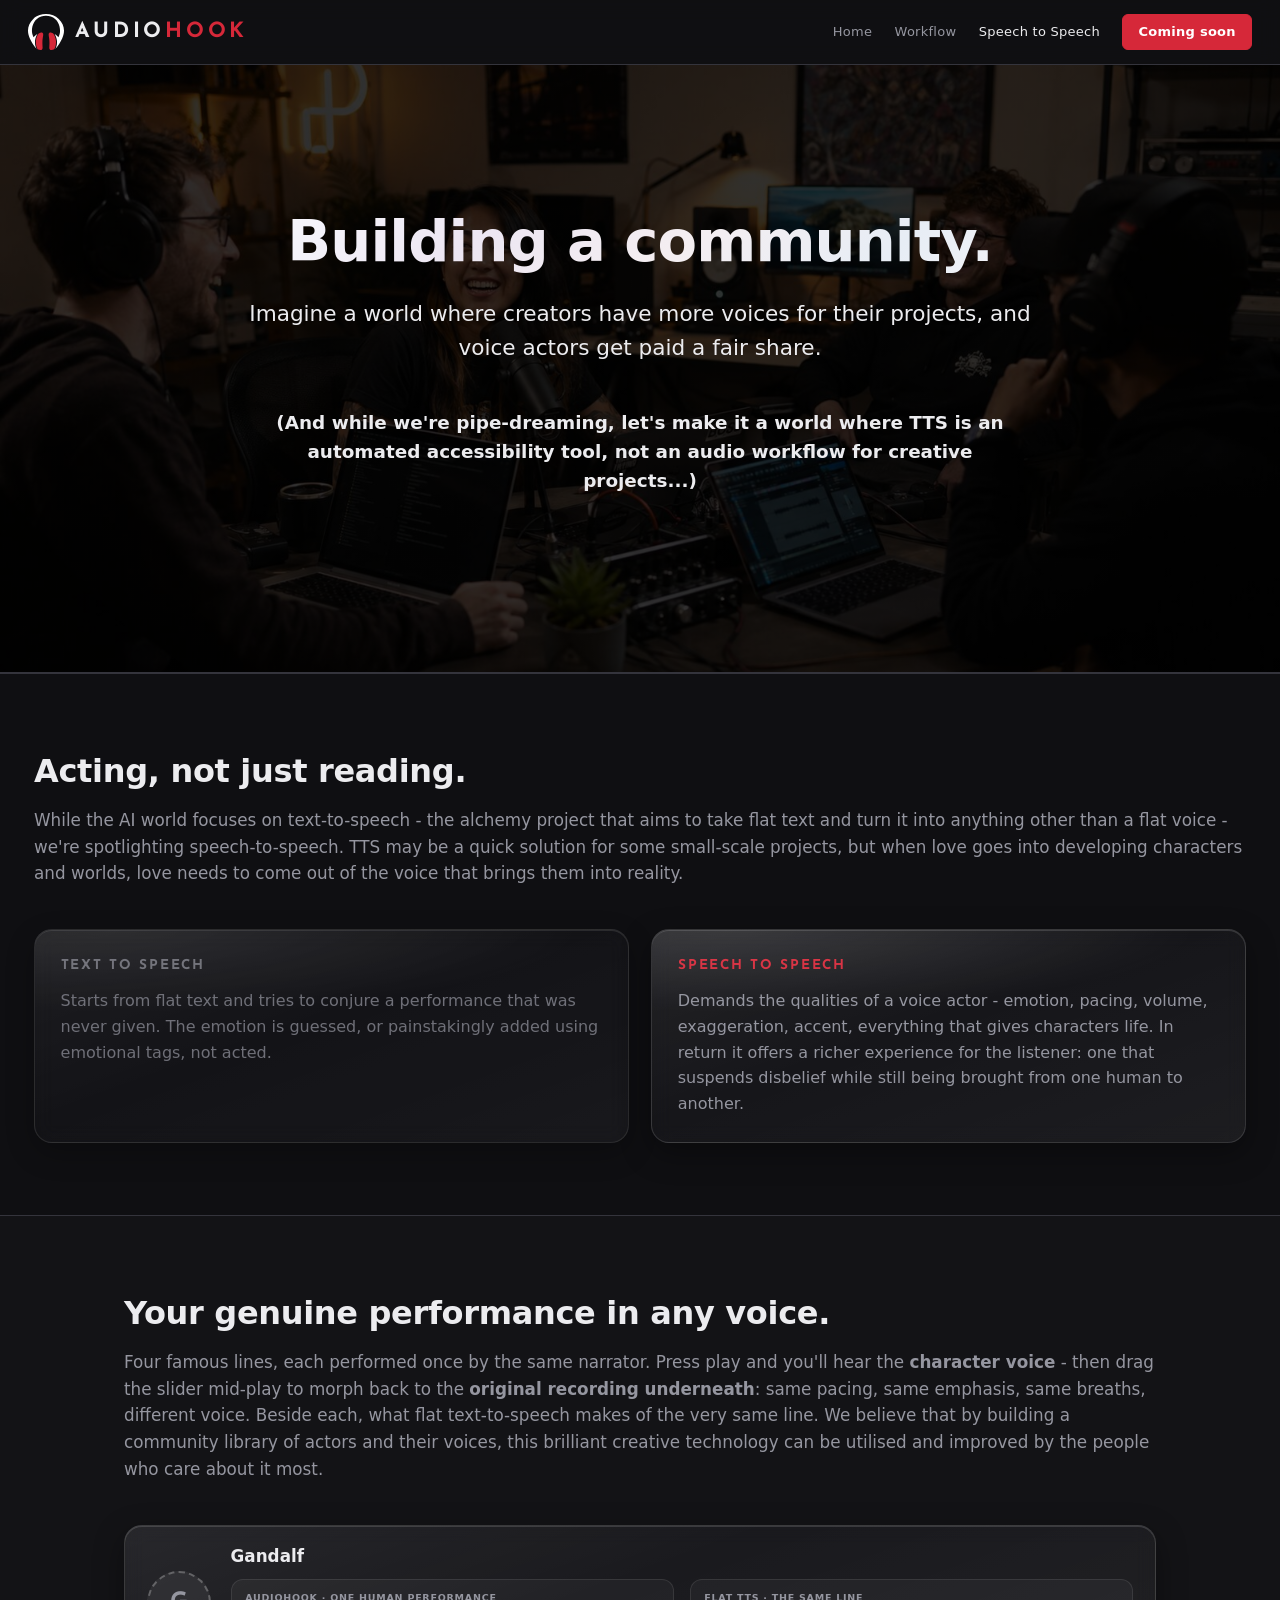
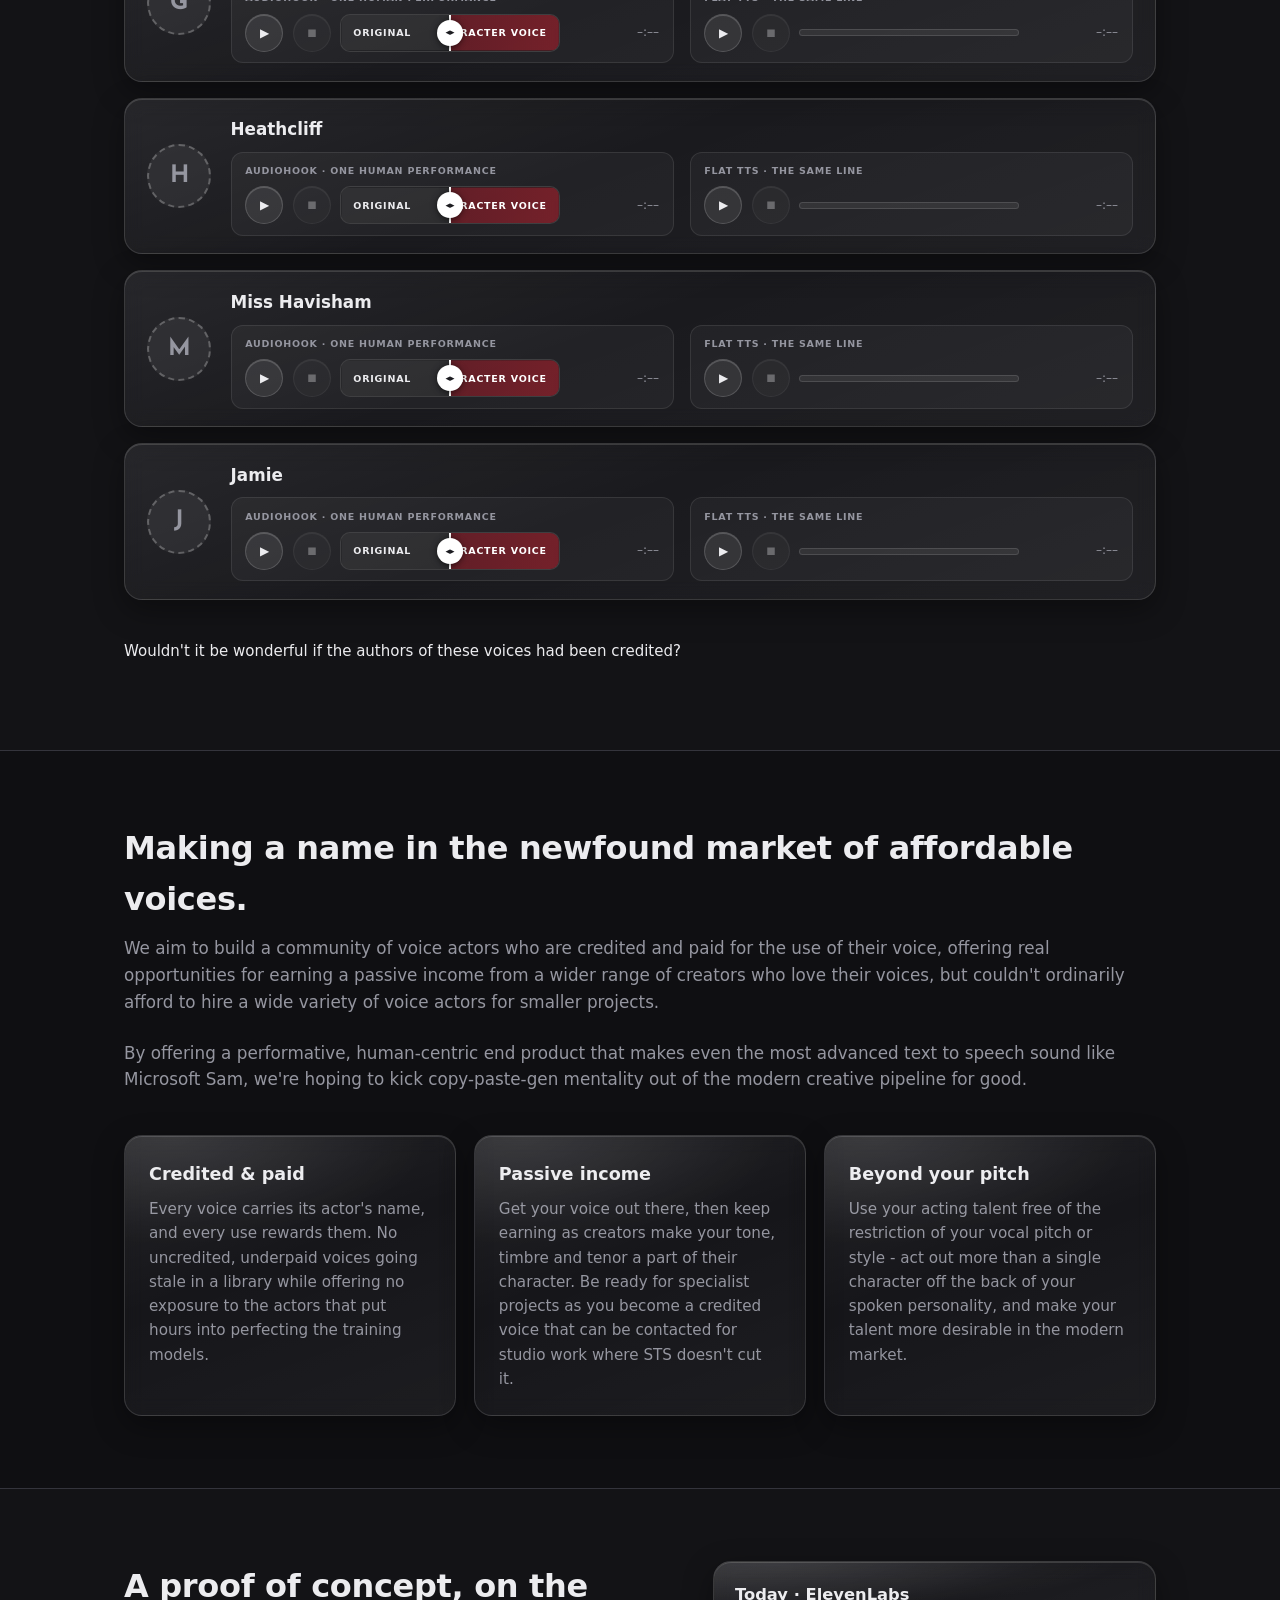
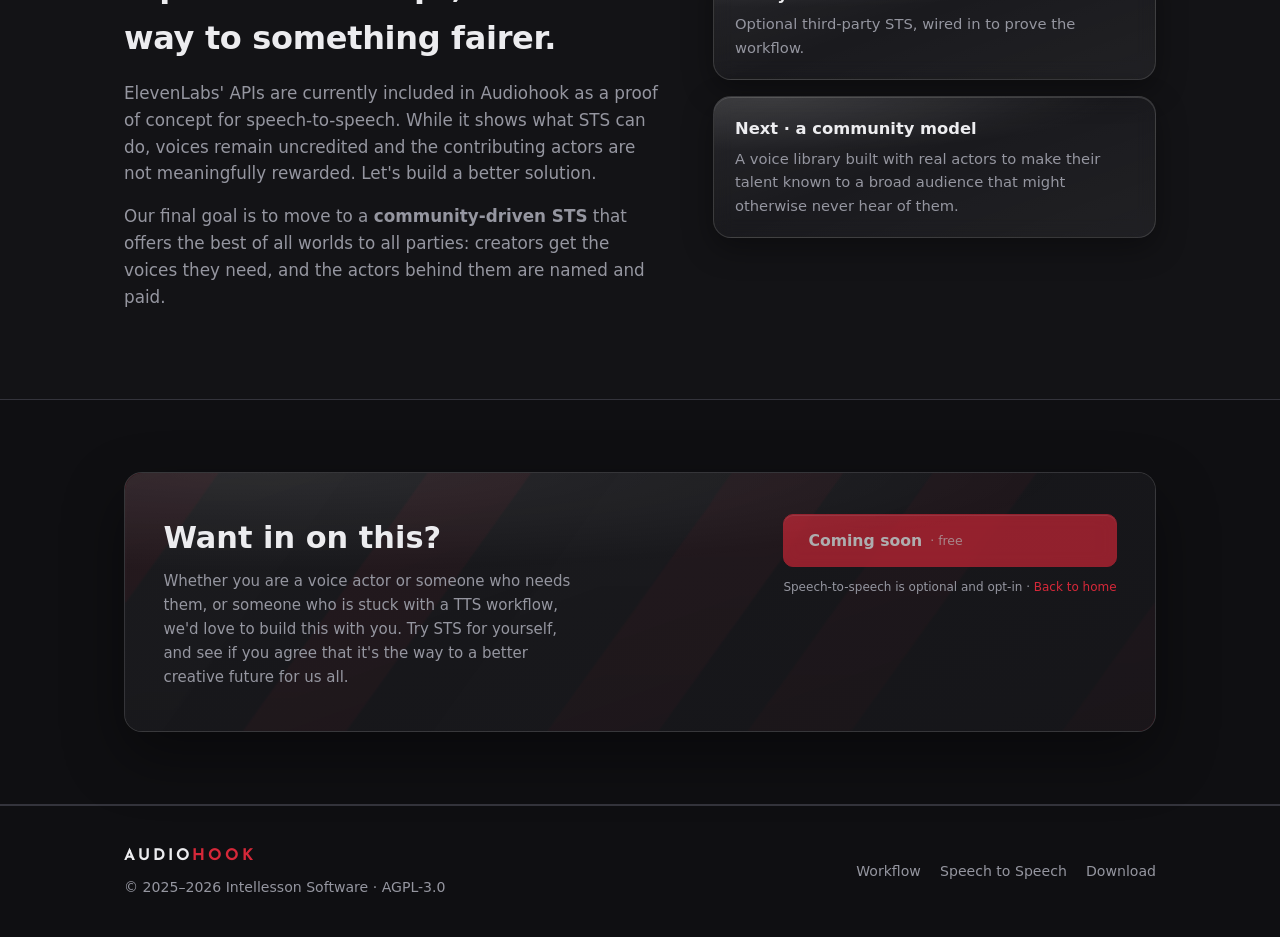
==== speech-to-speech.html @ 6aa18b52 "STS demo: image-compare style morph divider, equal-weight TTS half, ACX-levelled TTS, quotes removed" ====
<!DOCTYPE html>
<html lang="en">
<head>
  <meta charset="UTF-8">
  <meta name="viewport" content="width=device-width, initial-scale=1.0">
  <title>Speech to Speech — Audiohook</title>
  <meta name="description" content="A world where creators have more voices for their projects, and voice actors get paid a fair share. Audiohook is building a community around speech-to-speech: real acting, fairly credited and rewarded.">
  <meta property="og:title" content="Speech to Speech — Audiohook">
  <meta property="og:description" content="Building a community of voice actors who are credited and paid for the use of their voice.">
  <meta property="og:type" content="website">
  <link rel="icon" type="image/x-icon" href="assets/favicon/favicon.ico">
  <link rel="icon" type="image/png" sizes="32x32" href="assets/favicon/favicon-32x32.png">
  <link rel="icon" type="image/png" sizes="16x16" href="assets/favicon/favicon-16x16.png">
  <link rel="apple-touch-icon" sizes="180x180" href="assets/favicon/apple-touch-icon.png">
  <link rel="stylesheet" href="styles.css">
</head>
<body>

  <!-- top bar: injected by header.js (single source of truth for all pages) -->
  <script src="header.js"></script>

  <a id="top"></a>

  <!-- hero -->
  <section class="hero sts-photo-hero">
    <div class="wrap">
      <div class="sts-hero">
        <h1>Building a community.</h1>
        <p class="hero-lede">Imagine a world where creators have more voices for their projects, and voice actors get paid a fair share.</p>
        <br>
        <p class="hero-sub">(And while we're pipe-dreaming, let's make it a world where TTS is an automated accessibility tool, not an audio workflow for creative projects...)</p>
      </div>
    </div>
  </section>

  <!-- TTS vs STS -->
  <section class="section" id="why-sts">
    <div class="wrap">
      <div class="section-head">
        <h2>Acting, not just reading.</h2>
        <p>While the AI world focuses on text-to-speech - the alchemy project that aims to take flat text and turn it into anything other than a flat voice - we're spotlighting speech-to-speech. TTS may be a quick solution for some small-scale projects, but when love goes into developing characters and worlds, love needs to come out of the voice that brings them into reality.</p>
      </div>
      <div class="compare">
        <div class="compare-col dim">
          <div class="compare-tag">Text to Speech</div>
          <p>Starts from flat text and tries to conjure a performance that was never given. The emotion is guessed, or painstakingly added using emotional tags, not acted.</p>
        </div>
        <div class="compare-col">
          <div class="compare-tag accent">Speech to Speech</div>
          <p>Demands the qualities of a voice actor - emotion, pacing, volume, exaggeration, accent, everything that gives characters life. In return it offers a richer experience for the listener: one that suspends disbelief while still being brought from one human to another.</p>
        </div>
      </div>
    </div>
  </section>

  <!-- hear the potential -->
  <section class="section" id="sts-demo">
    <div class="wrap">
      <div class="section-head">
        <h2>Your genuine performance in any voice.</h2>
        <p>Four famous lines, each performed once by the same narrator. Press play and you'll hear the <b>character voice</b> - then drag the slider mid-play to morph back to the <b>original recording underneath</b>: same pacing, same emphasis, same breaths, different voice. Beside each, what flat text-to-speech makes of the very same line. We believe that by building a community library of actors and their voices, this brilliant creative technology can be utilised and improved by the people who care about it most.</p>
      </div>

      <div class="sts-cards">
        <div class="sts-card" data-orig="assets/audioclips/sts/gandalf-orig.mp3" data-sts="assets/audioclips/sts/gandalf-sts.mp3" data-tts="assets/audioclips/sts/gandalf-tts.mp3">
          <div class="sts-avatar" aria-hidden="true">G</div>
          <div class="sts-body">
            <div class="sts-name">Gandalf</div>
            <div class="sts-duel">
              <div class="sts-half">
                <div class="sts-half-label">Audiohook · one human performance</div>
                <div class="sts-morph">
                  <button class="sp-play" aria-label="Play the Gandalf performance comparison">▶</button>
                  <button class="sp-stop" aria-label="Stop" disabled>⏹</button>
                  <div class="cmpr" style="--x:50%">
                    <div class="cmpr-pane cmpr-orig"><span>original</span></div>
                    <div class="cmpr-pane cmpr-char"><span>character voice</span></div>
                    <div class="cmpr-line" aria-hidden="true"><span class="cmpr-grip">◂▸</span></div>
                    <input type="range" class="sp-mix" min="0" max="100" value="50" aria-label="Compare: drag between the original recording (left) and the character voice (right)">
                  </div>
                  <span class="sp-time">–:––</span>
                </div>
              </div>
              <div class="sts-half">
                <div class="sts-half-label">Flat TTS · the same line</div>
                <div class="sts-ttsrow">
                  <button class="tp-play" aria-label="Play the TTS version">▶</button>
                  <button class="tp-stop" aria-label="Stop TTS" disabled>⏹</button>
                  <div class="tp-track"><div class="tp-fill"></div></div>
                  <span class="tp-time">–:––</span>
                </div>
              </div>
            </div>
          </div>
        </div>

        <div class="sts-card" data-orig="assets/audioclips/sts/heathcliff-orig.mp3" data-sts="assets/audioclips/sts/heathcliff-sts.mp3" data-tts="assets/audioclips/sts/heathcliff-tts.mp3">
          <div class="sts-avatar" aria-hidden="true">H</div>
          <div class="sts-body">
            <div class="sts-name">Heathcliff</div>
            <div class="sts-duel">
              <div class="sts-half">
                <div class="sts-half-label">Audiohook · one human performance</div>
                <div class="sts-morph">
                  <button class="sp-play" aria-label="Play the Heathcliff performance comparison">▶</button>
                  <button class="sp-stop" aria-label="Stop" disabled>⏹</button>
                  <div class="cmpr" style="--x:50%">
                    <div class="cmpr-pane cmpr-orig"><span>original</span></div>
                    <div class="cmpr-pane cmpr-char"><span>character voice</span></div>
                    <div class="cmpr-line" aria-hidden="true"><span class="cmpr-grip">◂▸</span></div>
                    <input type="range" class="sp-mix" min="0" max="100" value="50" aria-label="Compare: drag between the original recording (left) and the character voice (right)">
                  </div>
                  <span class="sp-time">–:––</span>
                </div>
              </div>
              <div class="sts-half">
                <div class="sts-half-label">Flat TTS · the same line</div>
                <div class="sts-ttsrow">
                  <button class="tp-play" aria-label="Play the TTS version">▶</button>
                  <button class="tp-stop" aria-label="Stop TTS" disabled>⏹</button>
                  <div class="tp-track"><div class="tp-fill"></div></div>
                  <span class="tp-time">–:––</span>
                </div>
              </div>
            </div>
          </div>
        </div>

        <div class="sts-card" data-orig="assets/audioclips/sts/havisham-orig.mp3" data-sts="assets/audioclips/sts/havisham-sts.mp3" data-tts="assets/audioclips/sts/havisham-tts.mp3">
          <div class="sts-avatar" aria-hidden="true">M</div>
          <div class="sts-body">
            <div class="sts-name">Miss Havisham</div>
            <div class="sts-duel">
              <div class="sts-half">
                <div class="sts-half-label">Audiohook · one human performance</div>
                <div class="sts-morph">
                  <button class="sp-play" aria-label="Play the Miss Havisham performance comparison">▶</button>
                  <button class="sp-stop" aria-label="Stop" disabled>⏹</button>
                  <div class="cmpr" style="--x:50%">
                    <div class="cmpr-pane cmpr-orig"><span>original</span></div>
                    <div class="cmpr-pane cmpr-char"><span>character voice</span></div>
                    <div class="cmpr-line" aria-hidden="true"><span class="cmpr-grip">◂▸</span></div>
                    <input type="range" class="sp-mix" min="0" max="100" value="50" aria-label="Compare: drag between the original recording (left) and the character voice (right)">
                  </div>
                  <span class="sp-time">–:––</span>
                </div>
              </div>
              <div class="sts-half">
                <div class="sts-half-label">Flat TTS · the same line</div>
                <div class="sts-ttsrow">
                  <button class="tp-play" aria-label="Play the TTS version">▶</button>
                  <button class="tp-stop" aria-label="Stop TTS" disabled>⏹</button>
                  <div class="tp-track"><div class="tp-fill"></div></div>
                  <span class="tp-time">–:––</span>
                </div>
              </div>
            </div>
          </div>
        </div>

        <div class="sts-card" data-orig="assets/audioclips/sts/jamie-orig.mp3" data-sts="assets/audioclips/sts/jamie-sts.mp3" data-tts="assets/audioclips/sts/jamie-tts.mp3">
          <div class="sts-avatar" aria-hidden="true">J</div>
          <div class="sts-body">
            <div class="sts-name">Jamie</div>
            <div class="sts-duel">
              <div class="sts-half">
                <div class="sts-half-label">Audiohook · one human performance</div>
                <div class="sts-morph">
                  <button class="sp-play" aria-label="Play the Jamie performance comparison">▶</button>
                  <button class="sp-stop" aria-label="Stop" disabled>⏹</button>
                  <div class="cmpr" style="--x:50%">
                    <div class="cmpr-pane cmpr-orig"><span>original</span></div>
                    <div class="cmpr-pane cmpr-char"><span>character voice</span></div>
                    <div class="cmpr-line" aria-hidden="true"><span class="cmpr-grip">◂▸</span></div>
                    <input type="range" class="sp-mix" min="0" max="100" value="50" aria-label="Compare: drag between the original recording (left) and the character voice (right)">
                  </div>
                  <span class="sp-time">–:––</span>
                </div>
              </div>
              <div class="sts-half">
                <div class="sts-half-label">Flat TTS · the same line</div>
                <div class="sts-ttsrow">
                  <button class="tp-play" aria-label="Play the TTS version">▶</button>
                  <button class="tp-stop" aria-label="Stop TTS" disabled>⏹</button>
                  <div class="tp-track"><div class="tp-fill"></div></div>
                  <span class="tp-time">–:––</span>
                </div>
              </div>
            </div>
          </div>
        </div>
      </div>
      <br>
      <p>Wouldn't it be wonderful if the authors of these voices had been credited?</p>
    </div>
  </section>

  <!-- for voice actors -->
  <section class="section" id="for-actors">
    <div class="wrap">
      <div class="section-head">
        <h2>Making a name in the newfound market of affordable voices.</h2>
        <p>We aim to build a community of voice actors who are credited and paid for the use of their voice, offering real opportunities for earning a passive income from a wider range of creators who love their voices, but couldn't ordinarily afford to hire a wide variety of voice actors for smaller projects.</p>
        <br>
        <p>By offering a performative, human-centric end product that makes even the most advanced text to speech sound like Microsoft Sam, we're hoping to kick copy-paste-gen mentality out of the modern creative pipeline for good.</p>
      </div>
      <div class="grid">
        <div class="card">
          <h3>Credited &amp; paid</h3>
          <p>Every voice carries its actor's name, and every use rewards them. No uncredited, underpaid voices going stale in a library while offering no exposure to the actors that put hours into perfecting the training models.</p>
        </div>
        <div class="card">
          <h3>Passive income</h3>
          <p>Get your voice out there, then keep earning as creators make your tone, timbre and tenor a part of their character. Be ready for specialist projects as you become a credited voice that can be contacted for studio work where STS doesn't cut it.</p>
        </div>
        <div class="card">
          <h3>Beyond your pitch</h3>
          <p>Use your acting talent free of the restriction of your vocal pitch or style - act out more than a single character off the back of your spoken personality, and make your talent more desirable in the modern market.</p>
        </div>
      </div>
    </div>
  </section>

  <!-- where we are now -->
  <section class="section" id="today">
    <div class="wrap">
      <div class="os-grid">
        <div class="os-story">
          <h2>A proof of concept, on the way to something fairer.</h2>
          <p>ElevenLabs' APIs are currently included in Audiohook as a proof of concept for speech-to-speech. While it shows what STS can do, voices remain uncredited and the contributing actors are not meaningfully rewarded. Let's build a better solution.</p>
          <p>Our final goal is to move to a <b>community-driven STS</b> that offers the best of all worlds to all parties: creators get the voices they need, and the actors behind them are named and paid.</p>
        </div>
        <div class="os-why">
          <div class="os-reason">
            <div>
              <h3>Today · ElevenLabs</h3>
              <p>Optional third-party STS, wired in to prove the workflow.</p>
            </div>
          </div>
          <div class="os-reason">
            <div>
              <h3>Next · a community model</h3>
              <p>A voice library built with real actors to make their talent known to a broad audience that might otherwise never hear of them.</p>
            </div>
          </div>
        </div>
      </div>
    </div>
  </section>

  <!-- CTA -->
  <section class="section" id="join">
    <div class="wrap">
      <div class="download-panel">
        <div class="download-top">
          <div>
            <h2>Want in on this?</h2>
            <p>Whether you are a voice actor or someone who needs them, or someone who is stuck with a TTS workflow, we'd love to build this with you. Try STS for yourself, and see if you agree that it's the way to a better creative future for us all.</p>
          </div>
          <div class="dl-actions">
            <span class="btn primary soon">Coming soon <span class="sz">· free</span></span>
            <div class="dl-meta">Speech-to-speech is optional and opt-in · <a href="index.html">Back to home</a></div>
          </div>
        </div>
      </div>
    </div>
  </section>

  <!-- footer -->
  <footer class="footer">
    <div class="wrap footer-row">
      <div>
        <a class="logo" href="index.html" style="font-size:16px;">
          <span><span class="lg-audio">AUDIO</span><span class="lg-hook">HOOK</span></span>
        </a>
        <div style="margin-top:0.4rem;">&copy; 2025–2026 Intellesson Software · AGPL-3.0</div>
      </div>
      <div class="foot-links">
        <a href="workflow.html">Workflow</a>
        <a href="speech-to-speech.html">Speech to Speech</a>
        <a href="index.html#download">Download</a>
      </div>
    </div>
  </footer>

  <script src="sts-player.js" defer></script>
</body>
</html>
---- styles.css ----
/* Audiohook - download site. Palette, wordmark and surfaces lifted from the app
   (studio/studio.css) so the site and program read as one product. */

@font-face {
  font-family: 'Josefin Sans';
  font-weight: 400; font-display: swap;
  src: url('assets/fonts/JosefinSans-400.woff2') format('woff2');
}
@font-face {
  font-family: 'Josefin Sans';
  font-weight: 600; font-display: swap;
  src: url('assets/fonts/JosefinSans-600.woff2') format('woff2');
}
@font-face {
  font-family: 'Josefin Sans';
  font-weight: 700; font-display: swap;
  src: url('assets/fonts/JosefinSans-700.woff2') format('woff2');
}

:root {
  --bg: #131316;
  --panel: #1b1b1f;
  --panel-2: #232328;
  --line: #34343c;
  --text: #ececef;
  --muted: #9596a0;
  --accent: #d62839;       /* stark red */
  --accent-2: #5fa777;     /* muted green */
  --danger: #ff5470;
  --dialogue: #d49aa2;
  --pearl: linear-gradient(135deg, #fafbff 0%, #ece6f2 30%, #f4eef1 55%, #e7edf5 80%, #f6f4f8 100%);
  --ink: #1a1a1f;
  --radius: 8px;

  --scrollbar-size: 10px;
  --scrollbar-track: transparent;
  --scrollbar-thumb: #3a3a44;
  --scrollbar-thumb-hover: #4c4c58;
}

* { box-sizing: border-box; }

/* -- standard app scrollbar -- */
* { scrollbar-width: thin; scrollbar-color: var(--scrollbar-thumb) var(--scrollbar-track); }
::-webkit-scrollbar { width: var(--scrollbar-size); height: var(--scrollbar-size); }
::-webkit-scrollbar-track { background: var(--scrollbar-track); }
::-webkit-scrollbar-thumb {
  background: var(--scrollbar-thumb); border-radius: 999px;
  border: 2px solid transparent; background-clip: padding-box;
}
::-webkit-scrollbar-thumb:hover { background: var(--scrollbar-thumb-hover); background-clip: padding-box; }

html { scroll-behavior: smooth; }
body {
  margin: 0;
  background: var(--bg);
  color: var(--text);
  font-family: 'Segoe UI', system-ui, sans-serif;
  font-size: 15px;
  line-height: 1.6;
}
a { color: inherit; }
img { max-width: 100%; }

.wrap { width: 100%; max-width: 1080px; margin: 0 auto; padding: 0 1.5rem; }

/* -- top bar (mirrors the app's studio-bar) -- */
.bar {
  position: sticky; top: 0; z-index: 50;
  display: flex; align-items: center; justify-content: space-between;
  gap: 1rem; padding: 0.9rem 1.75rem;
  background: rgba(15, 15, 18, 0.82);
  backdrop-filter: blur(10px);
  border-bottom: 1px solid var(--line);
}
.logo {
  display: inline-flex; align-items: center; gap: 0.55em;
  font-family: 'Josefin Sans', 'Segoe UI', system-ui, sans-serif;
  font-weight: 700; letter-spacing: 0.18em; font-size: 21px; text-decoration: none;
}
.logo .brand-mark { height: 1.7em; width: auto; display: block; }
.logo .lg-audio { color: var(--text); }
.logo .lg-hook { color: var(--accent); }
.bar-nav { display: flex; align-items: center; gap: 1.4rem; }
.bar-nav a { color: var(--muted); text-decoration: none; font-size: 13px; letter-spacing: 0.02em; }
.bar-nav a:hover { color: var(--text); }
.bar-nav a[aria-current="page"] { color: var(--text); }
.bar-nav a.bar-download {
  color: #fff; background: var(--accent); border: 1px solid var(--accent);
  padding: 0.4rem 0.95rem; border-radius: 6px; font-weight: 600;
}
.bar-nav a.bar-download:hover { background: #b91f2e; border-color: #b91f2e; color: #fff; }
@media (max-width: 640px) { .bar-nav .nav-link { display: none; } }

/* -- hero -- */
.hero {
  position: relative; overflow: hidden;
  border-bottom: 1px solid var(--line);
}
/* Plain dark-grey gradient: a soft glow up where the headline sits, settling
   into the page background at the bottom so the section blends into the rest. */
.hero::before {
  content: ''; position: absolute; inset: 0; z-index: 0; pointer-events: none;
  background:
    radial-gradient(110% 120% at 28% 0%, #1a1a1e 0%, #161619 45%, rgba(19,19,22,0) 100%),
    linear-gradient(to bottom, #171719 0%, #141416 55%, var(--bg) 100%);
}
.hero .wrap { position: relative; z-index: 1; padding-top: 5.5rem; padding-bottom: 5.5rem; }
.hero-grid { display: grid; grid-template-columns: 1.15fr 0.85fr; gap: 3rem; align-items: center; }
@media (max-width: 860px) { .hero-grid { grid-template-columns: 1fr; gap: 2.5rem; } }

.hero-kicker {
  display: inline-block; font-size: 11px; letter-spacing: 0.16em; text-transform: uppercase;
  color: var(--muted); border: 1px solid var(--line); background: var(--panel-2);
  border-radius: 999px; padding: 0.3rem 0.85rem; margin-bottom: 1.4rem;
}
.hero h1 {
  margin: 0 0 1rem; font-size: clamp(2.4rem, 5vw, 3.6rem); line-height: 1.16;
  letter-spacing: -0.015em; font-weight: 700; padding-bottom: 0.08em;
  background: var(--pearl); -webkit-background-clip: text; background-clip: text; color: transparent;
}
.hero-lede { font-size: 1.2rem; color: var(--text); margin: 0 0 1.1rem; max-width: 40ch; }
.hero-sub { color: var(--muted); margin: 0 0 2rem; max-width: 46ch; }
.hero-cta { display: flex; flex-wrap: wrap; align-items: center; gap: 0.85rem; }

/* Hero photo: bleeds the full height of the hero on the right, fading out
   along its left edge so it melts into the splash texture instead of sitting
   on it as a hard-edged card. Layered above the ::before texture (later in
   paint order) but under the content (.wrap is z-index 1). The hero-grid's
   empty right column is what keeps the copy clear of it. */
.hero .hero-photo {
  position: absolute; top: 0; right: 0; z-index: 0;
  height: 100%; width: min(46%, 760px);
  object-fit: cover; object-position: right center;
  pointer-events: none;
  -webkit-mask-image: linear-gradient(to right, transparent 0, #000 55%);
  mask-image: linear-gradient(to right, transparent 0, #000 55%);
}
/* Single-column layout: the copy spans the full width, so a backdrop photo
   would sit right behind the text - drop it. */
@media (max-width: 860px) { .hero .hero-photo { display: none; } }

/* Home hero: the extended studio shot as a full-bleed background instead of a
   right-hand card, so more of the image is on show. A wide, gradual fade darkens
   the left behind the copy and eases all the way across to reveal the narrator
   on the right - the dark part stays tight to the left edge, the fade is long. */
.hero.home-hero .hero-photo {
  top: 0; right: 0; width: 100%; height: 100%;
  object-position: right center;
  -webkit-mask-image: none; mask-image: none;   /* full image, no edge mask */
}
.hero.home-hero::before {
  z-index: 1;   /* the fade sits ON TOP of the photo, under the copy (wrap z-1) */
  background: linear-gradient(to right,
    rgba(8,8,10,0.97) 0%,
    rgba(9,9,12,0.95) 12%,
    rgba(11,11,14,0.82) 34%,
    rgba(14,14,17,0.5) 55%,
    rgba(17,17,20,0.2) 74%,
    rgba(19,19,22,0) 90%);
}
.hero.home-hero .wrap { padding-top: 8rem; padding-bottom: 8rem; }
/* Narrow screens: text spans full width, so darken the whole frame evenly
   (a left-only fade would leave right-side text over the bright image). */
@media (max-width: 860px) {
  .hero.home-hero .hero-photo { display: block; }
  .hero.home-hero::before { background: linear-gradient(rgba(0,0,0,0.72), rgba(0,0,0,0.72)); }
}

/* -- buttons (mirrors app .bar-btn) -- */
.btn {
  display: inline-flex; align-items: center; gap: 0.5rem;
  border-radius: 10px; padding: 0.8rem 1.5rem; font-size: 0.98rem; font-weight: 600;
  text-decoration: none; cursor: pointer;
  border: 1px solid rgba(255,255,255,0.15);
  background: rgba(255,255,255,0.07); color: var(--text);
  -webkit-backdrop-filter: blur(8px);
  backdrop-filter: blur(8px);
  box-shadow: inset 0 1px 0 rgba(255,255,255,0.14);
  transition: border-color .12s ease, background .12s ease, transform .12s ease;
}
.btn:hover { border-color: rgba(255,255,255,0.3); transform: translateY(-1px); }
.btn.primary { background: var(--accent); border-color: var(--accent); color: #fff; }
.btn.primary:hover { background: #b91f2e; border-color: #b91f2e; }
.btn.ghost { background: rgba(255,255,255,0.04); }
/* "Coming soon" state: reads as the primary button, does nothing. */
.btn.soon { opacity: 0.65; pointer-events: none; cursor: default; }
.btn .sz { font-size: 0.78rem; font-weight: 400; color: rgba(255,255,255,0.72); }
.btn.ghost .sz, .btn:not(.primary) .sz { color: var(--muted); }

/* Workflow hero: the studio-desk photo under the same black tint as the
   features section, replacing the base hero's plain gradient. */
.hero.wf-hero::before {
  background:
    linear-gradient(rgba(0,0,0,0.8), rgba(0,0,0,0.8)),
    url('assets/images/ah_image2.jpg') center 30% / cover no-repeat;
}
/* Taller than the base hero so more of the studio photo shows. */
.hero.wf-hero .wrap { padding-top: 9rem; padding-bottom: 9rem; }

/* Speech-to-speech hero: the podcast-table community photo under the same
   black tint, matching the workflow hero's treatment and taller frame. */
.hero.sts-photo-hero::before {
  background:
    linear-gradient(rgba(0,0,0,0.8), rgba(0,0,0,0.8)),
    url('assets/images/ah_image4.jpg') center 42% / cover no-repeat;
}
.hero.sts-photo-hero .wrap { padding-top: 9rem; padding-bottom: 9rem; }

/* -- speech-to-speech hero (centred, no art column) -- */
.sts-hero { max-width: none; margin: 0 auto; text-align: center; }
.sts-hero h1 { max-width: 20ch; margin-left: auto; margin-right: auto; }
.sts-hero .hero-lede { max-width: 60ch; margin-left: auto; margin-right: auto; font-size: 1.35rem; }
.sts-hero .hero-sub { max-width: 60ch; margin-left: auto; margin-right: auto; }
.sts-hero .hero-sub {
  font-weight: 600; color: var(--text); font-size: 1.15rem;
}

/* -- TTS vs STS compare -- */
#why-sts .wrap { max-width: 1260px; }
.compare { display: grid; grid-template-columns: 1fr 1fr; gap: 1.4rem; }
@media (max-width: 700px) { .compare { grid-template-columns: 1fr; } }
.compare-col { padding: 1.6rem 1.6rem; }
.compare-col.dim { opacity: 0.72; }
.compare-col p { margin: 0; color: var(--muted); font-size: 1rem; }
.compare-tag {
  font-family: 'Josefin Sans', system-ui, sans-serif; font-weight: 700;
  letter-spacing: 0.14em; text-transform: uppercase; font-size: 0.85rem;
  color: var(--muted); margin-bottom: 0.7rem;
}
.compare-tag.accent { color: var(--accent); }

/* -- generic section -- */
.section { padding: 4.5rem 0; }
.section:nth-of-type(even) { background: #0f0f12; border-top: 1px solid var(--line); border-bottom: 1px solid var(--line); }
/* Section intros span the full content width (no 60ch cap). */
.section-head { max-width: none; margin-bottom: 2.6rem; }
.section-head h2 { margin: 0 0 0.6rem; font-size: 2rem; letter-spacing: -0.01em; }
.section-head p { margin: 0; color: var(--muted); font-size: 1.05rem; }

/* Features: acoustic-foam artwork under a very dark tint, so the cards float
   on a hint of red-and-black texture rather than a flat panel. The z-index
   dance keeps the image above the section's own background, below content. */
#features {
  position: relative; overflow: hidden; z-index: 0;
}
#features::before {
  content: ''; position: absolute; inset: 0; z-index: -1; pointer-events: none;
  background:
    linear-gradient(rgba(0,0,0,0.8), rgba(0,0,0,0.8)),
    url('assets/images/audiohook_bg1.jpg') center / cover no-repeat;
}
/* -- liquid glass: the shared frosted surface for every card across the site.
   Kept GPU-cheap: ONE static backdrop-filter per pane (never transitioned),
   gradients for the sheen, and transform-only hovers. -- */
.card, .listen-card, .compare-col, .os-reason {
  position: relative; overflow: hidden;
  background: linear-gradient(160deg, rgba(255,255,255,0.09) 0%, rgba(255,255,255,0.03) 45%, rgba(255,255,255,0.06) 100%);
  -webkit-backdrop-filter: blur(10px) saturate(1.3);
  backdrop-filter: blur(10px) saturate(1.3);
  border: 1px solid rgba(255,255,255,0.13);
  border-radius: 18px;
  box-shadow: 0 10px 30px rgba(0,0,0,0.35), inset 0 1px 0 rgba(255,255,255,0.14);
  transition: transform .14s ease, border-color .14s ease, box-shadow .14s ease;
}
/* specular highlight raking across the top-left, like light on curved glass */
.card::before, .listen-card::before, .compare-col::before, .os-reason::before {
  content: ''; position: absolute; inset: 0; border-radius: inherit; pointer-events: none;
  background: radial-gradient(130% 65% at 14% 0%, rgba(255,255,255,0.11), transparent 60%);
}
.card:hover, .listen-card:hover, .os-reason:hover {
  transform: translateY(-2px);
  border-color: rgba(255,255,255,0.24);
  box-shadow: 0 14px 36px rgba(0,0,0,0.42), 0 0 26px rgba(214,40,57,0.14), inset 0 1px 0 rgba(255,255,255,0.18);
}
/* no backdrop-filter support -> fall back to solid tinted panes */
@supports not (backdrop-filter: blur(1px)) {
  .card, .listen-card, .compare-col, .os-reason { background: rgba(32,32,38,0.88); }
  .btn:not(.primary) { background: var(--panel-2); }
}
/* frosted icon tile, shared by feature badges and STS reason icons */
/* -- feature cards -- */
.grid { display: grid; grid-template-columns: repeat(auto-fill, minmax(280px, 1fr)); gap: 1.1rem; }
.card {
  display: flex; flex-direction: column; gap: 0.55rem;
  padding: 1.5rem 1.5rem;
}
.card h3 { margin: 0; font-size: 1.1rem; }
.card p { margin: 0; color: var(--muted); font-size: 0.95rem; }

/* -- workflow steps -- */
.steps { display: grid; grid-template-columns: repeat(auto-fit, minmax(240px, 1fr)); gap: 1.1rem; counter-reset: step; }
.step {
  position: relative; background: var(--panel); border: 1px solid var(--line);
  border-radius: 12px; padding: 1.4rem 1.4rem 1.4rem; counter-increment: step;
}
.step::before {
  content: counter(step, decimal-leading-zero);
  font-weight: 700;
  font-size: 1.4rem; color: var(--accent); letter-spacing: 0.05em;
  display: block; margin-bottom: 0.5rem;
}
.step h3 { margin: 0 0 0.35rem; font-size: 1.05rem; }
.step p { margin: 0; color: var(--muted); font-size: 0.92rem; }

/* -- open source -- */
/* Homepage: just the story, full width. The STS page reuses .os-grid WITH an
   .os-why column of reason cards, so the two-column layout stays defined and
   a lone story simply spans both columns. */
.os-grid { display: grid; grid-template-columns: 1.1fr 0.9fr; gap: 3rem; align-items: start; }
.os-grid > .os-story:only-child { grid-column: 1 / -1; }
@media (max-width: 860px) { .os-grid { grid-template-columns: 1fr; gap: 2.2rem; } }
/* The library photo sits behind the whole story section, under the same black
   tint as the features/workflow backdrops, so every photo reads the same way. */
#open-source {
  position: relative; overflow: hidden; z-index: 0;
}
#open-source::before {
  content: ''; position: absolute; inset: 0; z-index: -1; pointer-events: none;
  background:
    linear-gradient(rgba(0,0,0,0.9), rgba(0,0,0,0.9)),
    url('assets/images/ah_image3.jpg') center / cover no-repeat;
}
.os-story h2 { margin: 0 0 1rem; font-size: 2rem; letter-spacing: -0.01em; }
.os-story p { margin: 0 0 1rem; color: var(--muted); font-size: 1.05rem; }
.os-signoff {
  font-weight: 600; color: var(--text) !important; font-size: 0.95rem !important;
}
/* reason cards (STS page) - glass surface comes from the shared rule above */
.os-why { display: flex; flex-direction: column; gap: 1rem; }
.os-reason { display: flex; gap: 1rem; align-items: flex-start; padding: 1.2rem 1.3rem; }
.os-reason h3 { margin: 0 0 0.3rem; font-size: 1.02rem; }
.os-reason p { margin: 0; color: var(--muted); font-size: 0.92rem; }

/* -- download -- */
.download-panel {
  position: relative; overflow: hidden; z-index: 0;
  background: linear-gradient(160deg, var(--panel) 0%, #16161a 100%);
  border: 1px solid rgba(255,255,255,0.13); border-radius: 18px; padding: 2.6rem 2.4rem;
  box-shadow: 0 24px 60px rgba(0,0,0,0.4), inset 0 1px 0 rgba(255,255,255,0.12);
}
/* same specular sheen as the glass cards (::before is taken by the texture) */
.download-panel::after {
  content: ''; position: absolute; inset: 0; border-radius: inherit; pointer-events: none;
  background: radial-gradient(130% 65% at 14% 0%, rgba(255,255,255,0.08), transparent 60%);
}
/* The app-splash stripe texture (previously the hero backdrop) lives on quietly
   here: heavily tinted so it reads as surface grain, not a pattern. z-index -1
   keeps it above the panel's own background but under all content. */
.download-panel::before {
  content: ''; position: absolute; inset: 0; z-index: -1; pointer-events: none;
  background:
    linear-gradient(160deg, rgba(27,27,31,0.86) 0%, rgba(22,22,26,0.94) 100%),
    url('assets/splash/AHsplashimage.png') center / cover no-repeat;
}
.download-top { display: flex; flex-wrap: wrap; align-items: flex-start; justify-content: space-between; gap: 1.5rem; }
.download-top h2 { margin: 0 0 0.4rem; font-size: 1.9rem; }
.download-top p { margin: 0; color: var(--muted); max-width: 44ch; }
.dl-actions { display: flex; flex-direction: column; gap: 0.7rem; min-width: 250px; }
/* Full wordmark filling the gap between the copy and the download buttons.
   Purely decorative; dropped once the row wraps and the gap disappears. */
.dl-logo { align-self: center; width: clamp(150px, 17vw, 215px); height: auto; opacity: 0.92; }
@media (max-width: 920px) { .dl-logo { display: none; } }
.dl-meta { font-size: 12px; color: var(--muted); text-align: center; }
.dl-meta a { color: var(--accent); text-decoration: none; }
.dl-meta a:hover { text-decoration: underline; }

.req {
  margin-top: 2rem; padding-top: 1.6rem; border-top: 1px solid var(--line);
  display: grid; grid-template-columns: repeat(auto-fit, minmax(200px, 1fr)); gap: 1.2rem;
}
.req div h4 { margin: 0 0 0.3rem; font-size: 0.82rem; letter-spacing: 0.08em; text-transform: uppercase; color: var(--muted); }
.req div p { margin: 0; font-size: 0.95rem; color: var(--text); }

/* -- build-from-source note -- */
.source-note {
  margin-top: 1.5rem; background: var(--panel-2); border: 1px solid var(--line);
  border-radius: 10px; padding: 1.2rem 1.4rem;
}
.source-note h4 { margin: 0 0 0.5rem; font-size: 0.95rem; }
.source-note p { margin: 0 0 0.7rem; color: var(--muted); font-size: 0.9rem; }
code, .code {
  font-family: 'Cascadia Code', 'Consolas', ui-monospace, monospace;
  background: #0f0f12; border: 1px solid var(--line); border-radius: 6px;
  padding: 0.15rem 0.45rem; font-size: 0.85rem; color: var(--text);
}
pre.code { display: block; padding: 0.85rem 1rem; overflow-x: auto; white-space: pre; }

/* -- privacy strip -- */
.privacy { display: flex; flex-wrap: wrap; align-items: center; gap: 1.4rem; }
.privacy .pill {
  display: inline-flex; align-items: center; gap: 0.5rem; font-size: 0.9rem; color: var(--text);
  background: var(--panel); border: 1px solid var(--line); border-radius: 999px; padding: 0.5rem 1rem;
}
.privacy .pill .dot { width: 0.6rem; height: 0.6rem; border-radius: 50%; background: var(--accent-2); }

/* -- listen & verify: audio comparison players -- */
.listen-grid { display: grid; grid-template-columns: repeat(auto-fit, minmax(280px, 1fr)); gap: 1.1rem; }
.listen-card {
  display: flex; flex-direction: column; gap: 0.8rem;
  padding: 1.4rem 1.5rem;
}
.listen-app { font-size: 1.05rem; font-weight: 700; }
.lp { display: flex; align-items: center; gap: 0.7rem; }
.lp-play {
  flex: none; width: 40px; height: 40px; border-radius: 50%;
  display: flex; align-items: center; justify-content: center; font-size: 13px;
  border: 1px solid rgba(255,255,255,0.16); background: rgba(255,255,255,0.08);
  box-shadow: inset 0 1px 0 rgba(255,255,255,0.18);
  color: var(--text); cursor: pointer;
  transition: border-color .12s ease, color .12s ease;
}
.lp-play:hover:not(:disabled) { border-color: var(--accent); color: var(--accent); }
.lp-play:disabled { opacity: 0.4; cursor: default; }
.lp-track {
  flex: 1; height: 7px; border-radius: 999px; background: rgba(255,255,255,0.07);
  border: 1px solid rgba(255,255,255,0.12); cursor: pointer; overflow: hidden;
}
.lp-fill { width: 0%; height: 100%; background: var(--accent); border-radius: 999px; transition: width .15s linear; }
.lp-time { flex: none; font-size: 12px; color: var(--muted); font-variant-numeric: tabular-nums; min-width: 5.5rem; text-align: right; }
/* the metadata fingerprint readout - styled like a terminal line */
.listen-meta {
  font-family: 'Cascadia Code', 'Consolas', ui-monospace, monospace; font-size: 12px;
  color: var(--text); background: #0f0f12; border: 1px solid var(--line);
  border-radius: 6px; padding: 0.5rem 0.7rem;
  white-space: nowrap; overflow: hidden; text-overflow: ellipsis;
}
.listen-meta .lm-key {
  color: var(--accent-2); font-weight: 600; margin-right: 0.5rem;
}
.listen-dl { font-size: 12.5px; color: var(--muted); text-decoration: none; }
.listen-dl:hover { color: var(--accent); }
/* file not dropped in yet */
.listen-card.lp-missing .listen-dl { opacity: 0.4; pointer-events: none; }
.listen-card.lp-missing .lp-time { color: #d99b3f; min-width: 0; }

/* -- workflow comparison table (below the players) -- */
.vs-panel {
  margin-top: 2rem; overflow-x: auto;
  background: linear-gradient(160deg, rgba(255,255,255,0.09) 0%, rgba(255,255,255,0.03) 45%, rgba(255,255,255,0.06) 100%);
  -webkit-backdrop-filter: blur(10px) saturate(1.3);
  backdrop-filter: blur(10px) saturate(1.3);
  border: 1px solid rgba(255,255,255,0.13);
  border-radius: 18px;
  box-shadow: 0 10px 30px rgba(0,0,0,0.35), inset 0 1px 0 rgba(255,255,255,0.14);
  padding: 0.6rem 1.4rem 1rem;
}
@supports not (backdrop-filter: blur(1px)) { .vs-panel { background: rgba(32,32,38,0.88); } }
.vs-table { width: 100%; border-collapse: collapse; font-size: 0.92rem; min-width: 640px; }
.vs-table th, .vs-table td { padding: 0.6rem 0.9rem; text-align: left; border-bottom: 1px solid rgba(255,255,255,0.08); }
.vs-table tbody tr:last-child th, .vs-table tbody tr:last-child td { border-bottom: none; }
.vs-table thead th { font-size: 0.95rem; padding-top: 0.9rem; }
.vs-table thead th:first-child { font-size: 1.05rem; }
.vs-table tbody td:first-child { color: var(--muted); }
.vs-table td:not(:first-child), .vs-table th:not(:first-child) { text-align: center; white-space: nowrap; }
/* our column: subtle tint + accent header, checks in green */
.vs-table .vs-us { background: rgba(214, 40, 57, 0.07); }
.vs-table thead .vs-us { color: var(--accent); }
.vs-table tbody .vs-us { color: var(--text); }
/* "new" tag for freshly shipped rows */
.vs-new {
  display: inline-block; margin-left: 0.35rem; padding: 0 0.45rem;
  font-size: 9.5px; font-weight: 700; letter-spacing: 0.08em; text-transform: uppercase;
  color: #fff; background: var(--accent); border-radius: 999px; vertical-align: middle;
}

/* -- STS morph cards (speech-to-speech page) -- */
.sts-cards { display: flex; flex-direction: column; gap: 1rem; }
.sts-card {
  position: relative; overflow: hidden;
  display: flex; align-items: center; gap: 1.2rem;
  padding: 1.1rem 1.4rem;
  background: linear-gradient(160deg, rgba(255,255,255,0.09) 0%, rgba(255,255,255,0.03) 45%, rgba(255,255,255,0.06) 100%);
  -webkit-backdrop-filter: blur(10px) saturate(1.3);
  backdrop-filter: blur(10px) saturate(1.3);
  border: 1px solid rgba(255,255,255,0.13);
  border-radius: 18px;
  box-shadow: 0 10px 30px rgba(0,0,0,0.35), inset 0 1px 0 rgba(255,255,255,0.14);
}
@supports not (backdrop-filter: blur(1px)) { .sts-card { background: rgba(32,32,38,0.88); } }
/* avatar placeholder: dashed ring + initial, swapped for an <img> later */
.sts-avatar {
  flex: none; width: 64px; height: 64px; border-radius: 50%;
  display: flex; align-items: center; justify-content: center;
  font-family: 'Josefin Sans', system-ui, sans-serif; font-weight: 700; font-size: 1.5rem;
  color: var(--muted); background: rgba(255,255,255,0.06);
  border: 2px dashed rgba(255,255,255,0.25);
}
.sts-avatar img { width: 100%; height: 100%; border-radius: 50%; object-fit: cover; }
.sts-body { flex: 1; min-width: 0; }
.sts-name { font-weight: 700; font-size: 1.05rem; margin-bottom: 0.55rem; }
/* the comparison proper: two equal halves, human performance vs flat TTS */
.sts-duel { display: grid; grid-template-columns: 1fr 1fr; gap: 1rem; align-items: stretch; }
@media (max-width: 860px) { .sts-duel { grid-template-columns: 1fr; } }
.sts-half {
  background: rgba(255,255,255,0.04);
  border: 1px solid rgba(255,255,255,0.09);
  border-radius: 12px; padding: 0.65rem 0.85rem;
  display: flex; flex-direction: column; gap: 0.5rem;
}
.sts-half-label {
  font-size: 9.5px; font-weight: 600; letter-spacing: 0.08em;
  text-transform: uppercase; color: var(--muted);
}
.sts-morph, .sts-ttsrow { display: flex; align-items: center; gap: 0.6rem; }
.tp-track {
  flex: 1; min-width: 60px; height: 7px; border-radius: 999px;
  background: rgba(255,255,255,0.07); border: 1px solid rgba(255,255,255,0.12);
  overflow: hidden;
}
.tp-fill { width: 0%; height: 100%; background: var(--muted); border-radius: 999px; }
.tp-time { flex: none; font-size: 12px; color: var(--muted); font-variant-numeric: tabular-nums; min-width: 5.6rem; text-align: right; }
.sp-play, .sp-stop, .tp-play, .tp-stop {
  flex: none; width: 38px; height: 38px; border-radius: 50%;
  display: flex; align-items: center; justify-content: center; font-size: 12px;
  border: 1px solid rgba(255,255,255,0.16); background: rgba(255,255,255,0.08);
  box-shadow: inset 0 1px 0 rgba(255,255,255,0.18);
  color: var(--text); cursor: pointer;
  transition: border-color .12s ease, color .12s ease, opacity .12s ease;
}
.sp-play:hover:not(:disabled), .tp-play:hover:not(:disabled) { border-color: var(--accent-2); color: var(--accent-2); }
.sp-stop:hover:not(:disabled), .tp-stop:hover:not(:disabled) { border-color: var(--accent); color: var(--accent); }
.sp-play:disabled, .sp-stop:disabled, .tp-play:disabled, .tp-stop:disabled { opacity: 0.35; cursor: default; }
/* The original/character blend styled as an image-compare tool: two labelled
   panes split by a vertical divider with a circular grip. The invisible range
   input on top does the actual dragging (and keyboard a11y); --x mirrors its
   value and drives the clip-paths + divider position. */
.cmpr {
  position: relative; flex: 1; min-width: 120px; height: 38px;
  border-radius: 10px; overflow: hidden;
  border: 1px solid rgba(255,255,255,0.16);
  background: rgba(0,0,0,0.25);
}
.cmpr-pane {
  position: absolute; inset: 0; display: flex; align-items: center;
  pointer-events: none; font-size: 9.5px; font-weight: 600;
  letter-spacing: 0.08em; text-transform: uppercase;
}
.cmpr-orig {
  justify-content: flex-start; padding-left: 0.75rem; color: var(--text);
  background: rgba(255,255,255,0.09);
  clip-path: inset(0 calc(100% - var(--x, 50%)) 0 0);
}
.cmpr-char {
  justify-content: flex-end; padding-right: 0.75rem; color: #fff;
  background: linear-gradient(90deg, rgba(214,40,57,0.30), rgba(214,40,57,0.48));
  clip-path: inset(0 0 0 var(--x, 50%));
}
.cmpr-line {
  position: absolute; top: 0; bottom: 0; left: var(--x, 50%); width: 2px;
  margin-left: -1px; background: #fff; pointer-events: none;
  box-shadow: 0 0 8px rgba(0,0,0,0.6);
}
.cmpr-grip {
  position: absolute; top: 50%; left: 50%; transform: translate(-50%, -50%);
  width: 26px; height: 26px; border-radius: 50%;
  display: flex; align-items: center; justify-content: center;
  background: #fff; color: var(--ink); font-size: 9px; font-weight: 700;
  white-space: nowrap; box-shadow: 0 1px 6px rgba(0,0,0,0.55);
}
.cmpr .sp-mix {
  position: absolute; inset: 0; width: 100%; height: 100%;
  margin: 0; opacity: 0; cursor: ew-resize;
}
.sp-time { flex: none; font-size: 12px; color: var(--muted); font-variant-numeric: tabular-nums; min-width: 5.6rem; text-align: right; }
@media (max-width: 600px) {
  .sts-card { flex-wrap: wrap; }
}

/* -- footer -- */
.footer {
  border-top: 1px solid var(--line); background: #0f0f12;
  padding: 2.4rem 0; color: var(--muted); font-size: 0.88rem;
}
.footer-row { display: flex; flex-wrap: wrap; align-items: center; justify-content: space-between; gap: 1rem; }
.footer a { color: var(--muted); text-decoration: none; }
.footer a:hover { color: var(--text); }
.footer .foot-links { display: flex; gap: 1.2rem; flex-wrap: wrap; }

@media (prefers-reduced-motion: reduce) {
  html { scroll-behavior: auto; }
  .card:hover, .btn:hover { transform: none; }
}
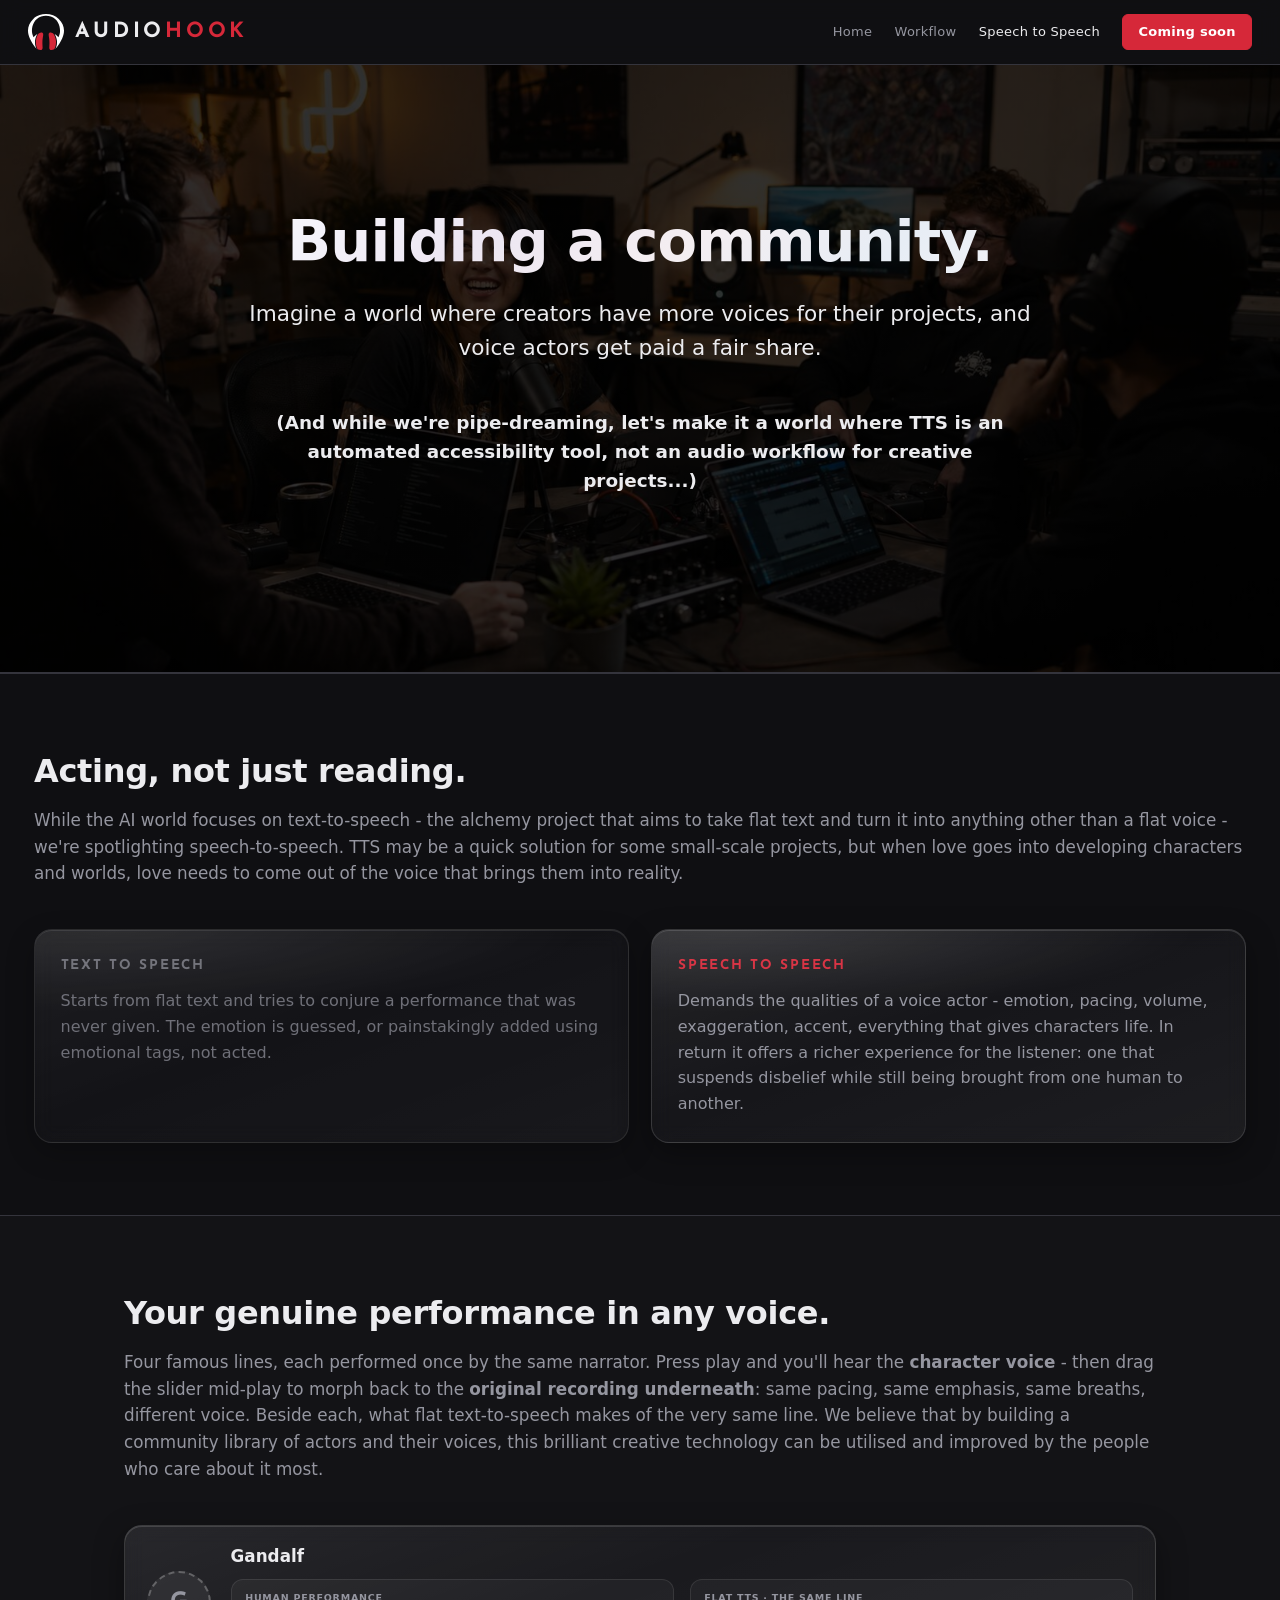
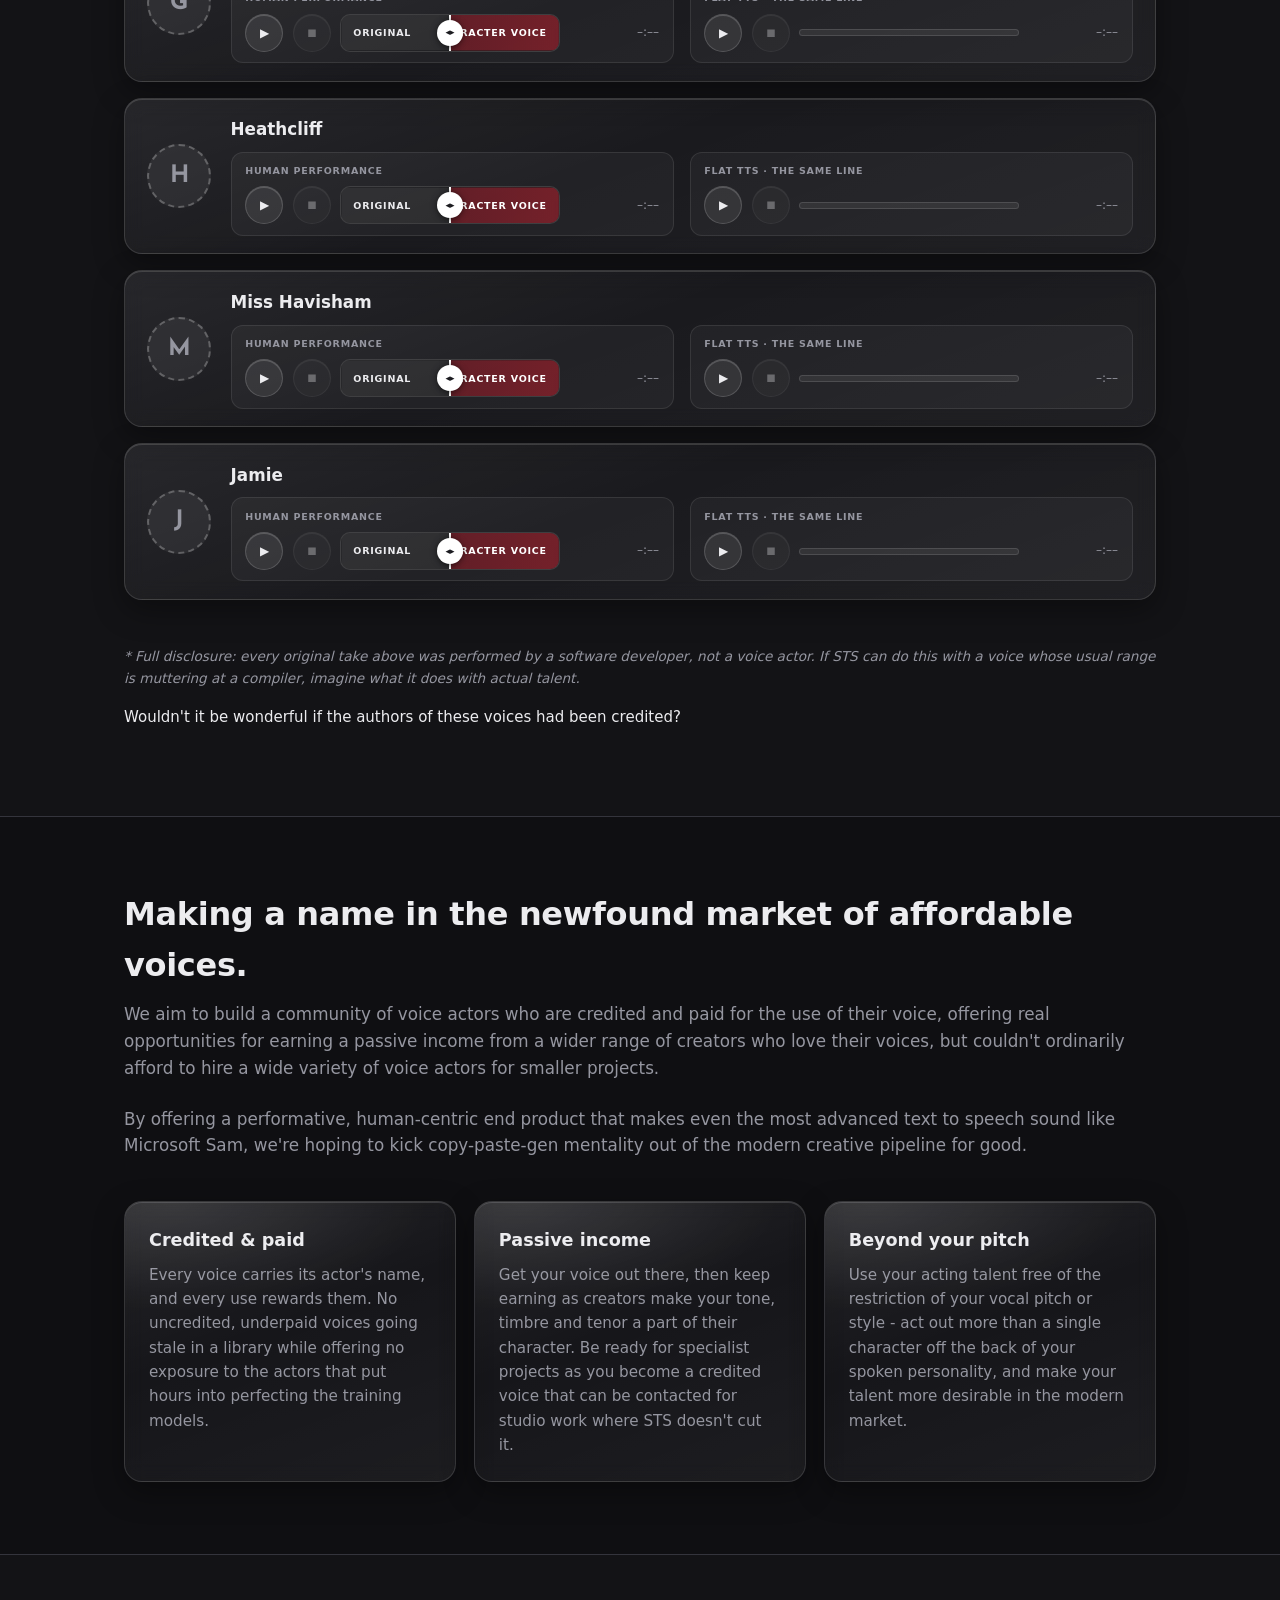
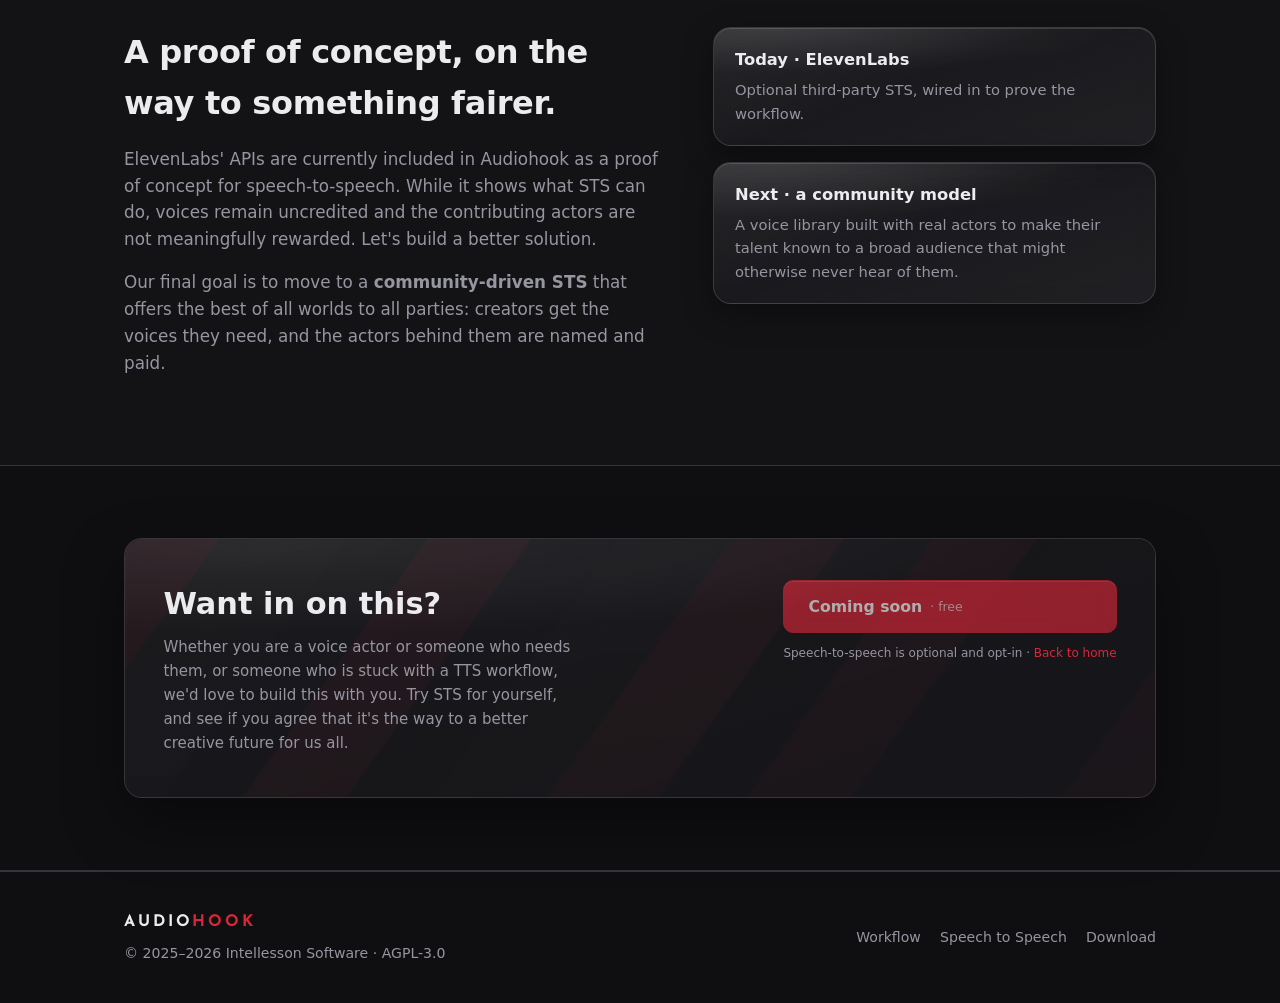
==== commit dcbb7b45: "STS demo: developer-not-voice-actor disclaimer Co-Authored-By: Claude Fable 5 <noreply@anthropic.com" ====
--- a/speech-to-speech.html
+++ b/speech-to-speech.html
@@ -68,7 +68,7 @@
             <div class="sts-name">Gandalf</div>
             <div class="sts-duel">
               <div class="sts-half">
-                <div class="sts-half-label">Audiohook · one human performance</div>
+                <div class="sts-half-label">Human performance</div>
                 <div class="sts-morph">
                   <button class="sp-play" aria-label="Play the Gandalf performance comparison">▶</button>
                   <button class="sp-stop" aria-label="Stop" disabled>⏹</button>
@@ -100,7 +100,7 @@
             <div class="sts-name">Heathcliff</div>
             <div class="sts-duel">
               <div class="sts-half">
-                <div class="sts-half-label">Audiohook · one human performance</div>
+                <div class="sts-half-label">Human performance</div>
                 <div class="sts-morph">
                   <button class="sp-play" aria-label="Play the Heathcliff performance comparison">▶</button>
                   <button class="sp-stop" aria-label="Stop" disabled>⏹</button>
@@ -132,7 +132,7 @@
             <div class="sts-name">Miss Havisham</div>
             <div class="sts-duel">
               <div class="sts-half">
-                <div class="sts-half-label">Audiohook · one human performance</div>
+                <div class="sts-half-label">Human performance</div>
                 <div class="sts-morph">
                   <button class="sp-play" aria-label="Play the Miss Havisham performance comparison">▶</button>
                   <button class="sp-stop" aria-label="Stop" disabled>⏹</button>
@@ -164,7 +164,7 @@
             <div class="sts-name">Jamie</div>
             <div class="sts-duel">
               <div class="sts-half">
-                <div class="sts-half-label">Audiohook · one human performance</div>
+                <div class="sts-half-label">Human performance</div>
                 <div class="sts-morph">
                   <button class="sp-play" aria-label="Play the Jamie performance comparison">▶</button>
                   <button class="sp-stop" aria-label="Stop" disabled>⏹</button>
@@ -191,6 +191,7 @@
         </div>
       </div>
       <br>
+      <p class="sts-disclaimer">* Full disclosure: every original take above was performed by a software developer, not a voice actor. If STS can do this with a voice whose usual range is muttering at a compiler, imagine what it does with actual talent.</p>
       <p>Wouldn't it be wonderful if the authors of these voices had been credited?</p>
     </div>
   </section>
--- a/styles.css
+++ b/styles.css
@@ -566,6 +566,9 @@
 @media (max-width: 600px) {
   .sts-card { flex-wrap: wrap; }
 }
+.sts-disclaimer {
+  margin: 1.4rem 0 0.8rem; font-size: 0.85rem; font-style: italic; color: var(--muted);
+}
 
 /* -- footer -- */
 .footer {
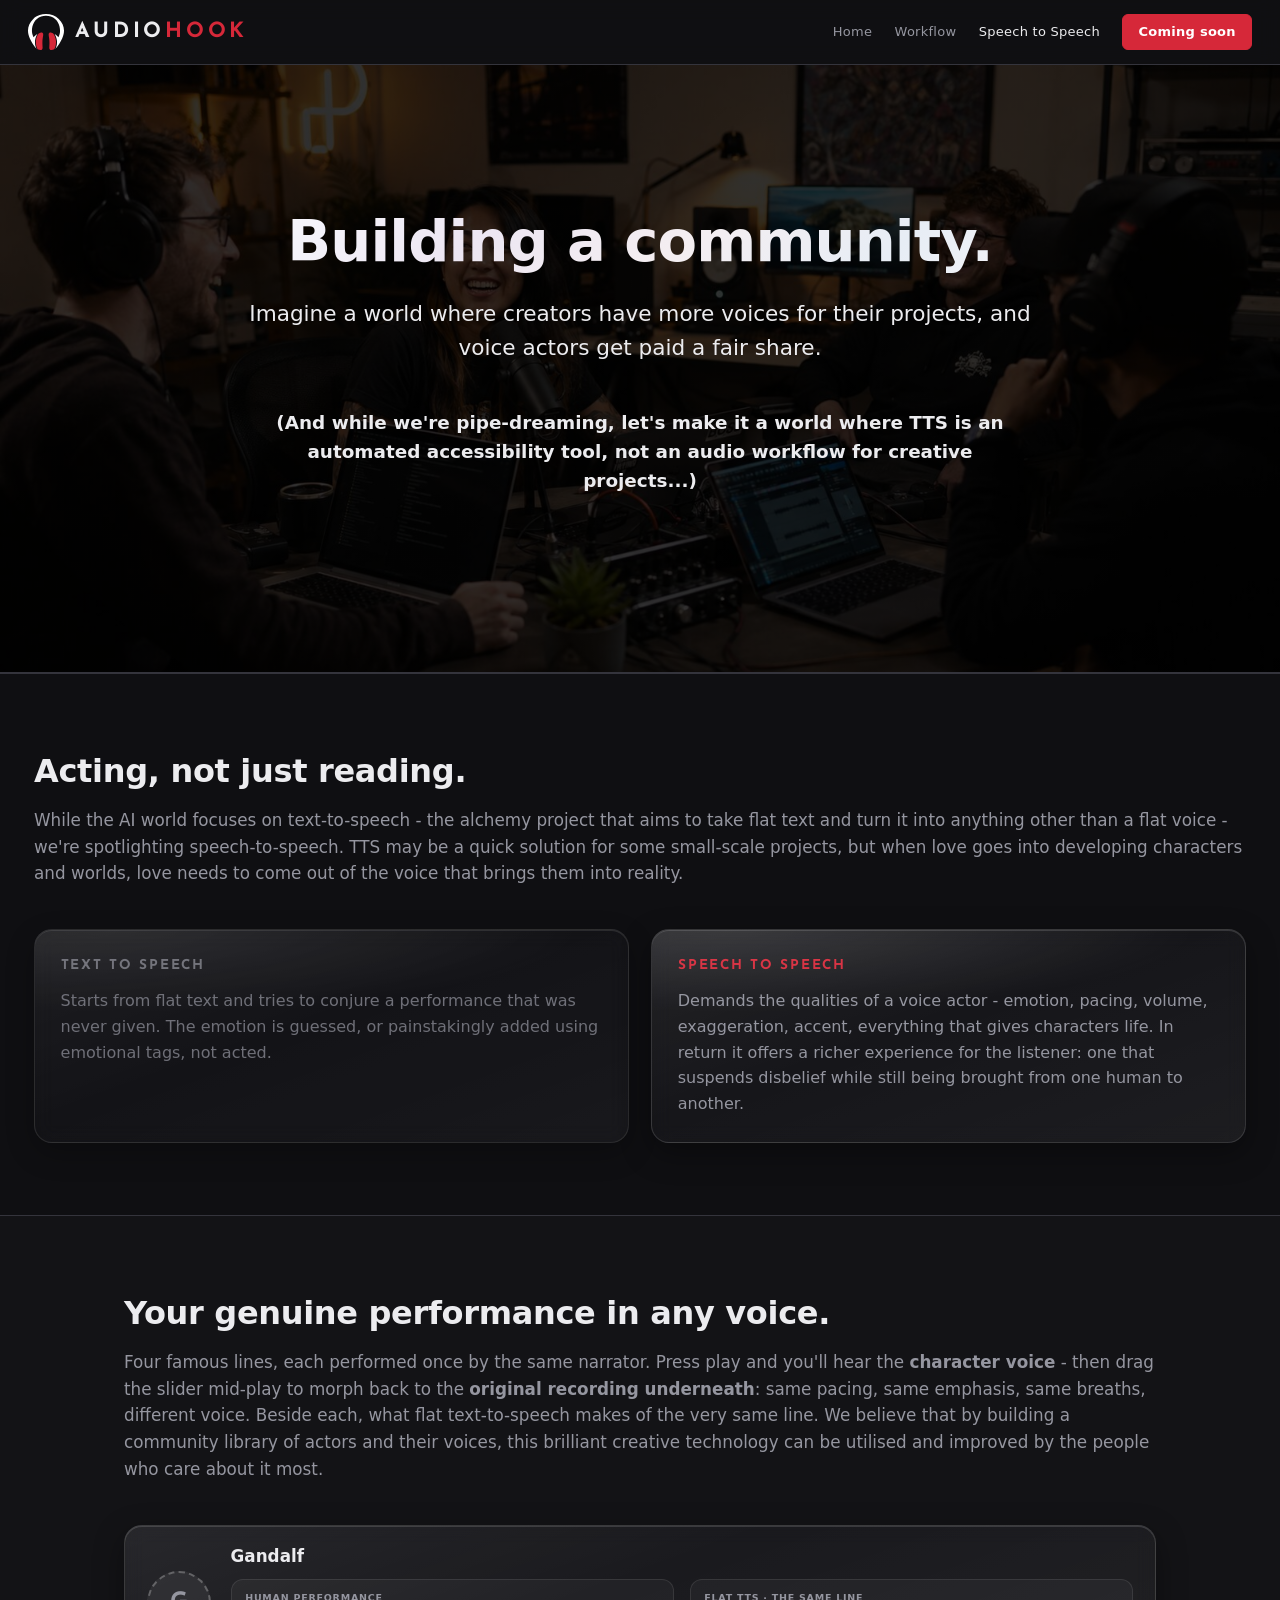
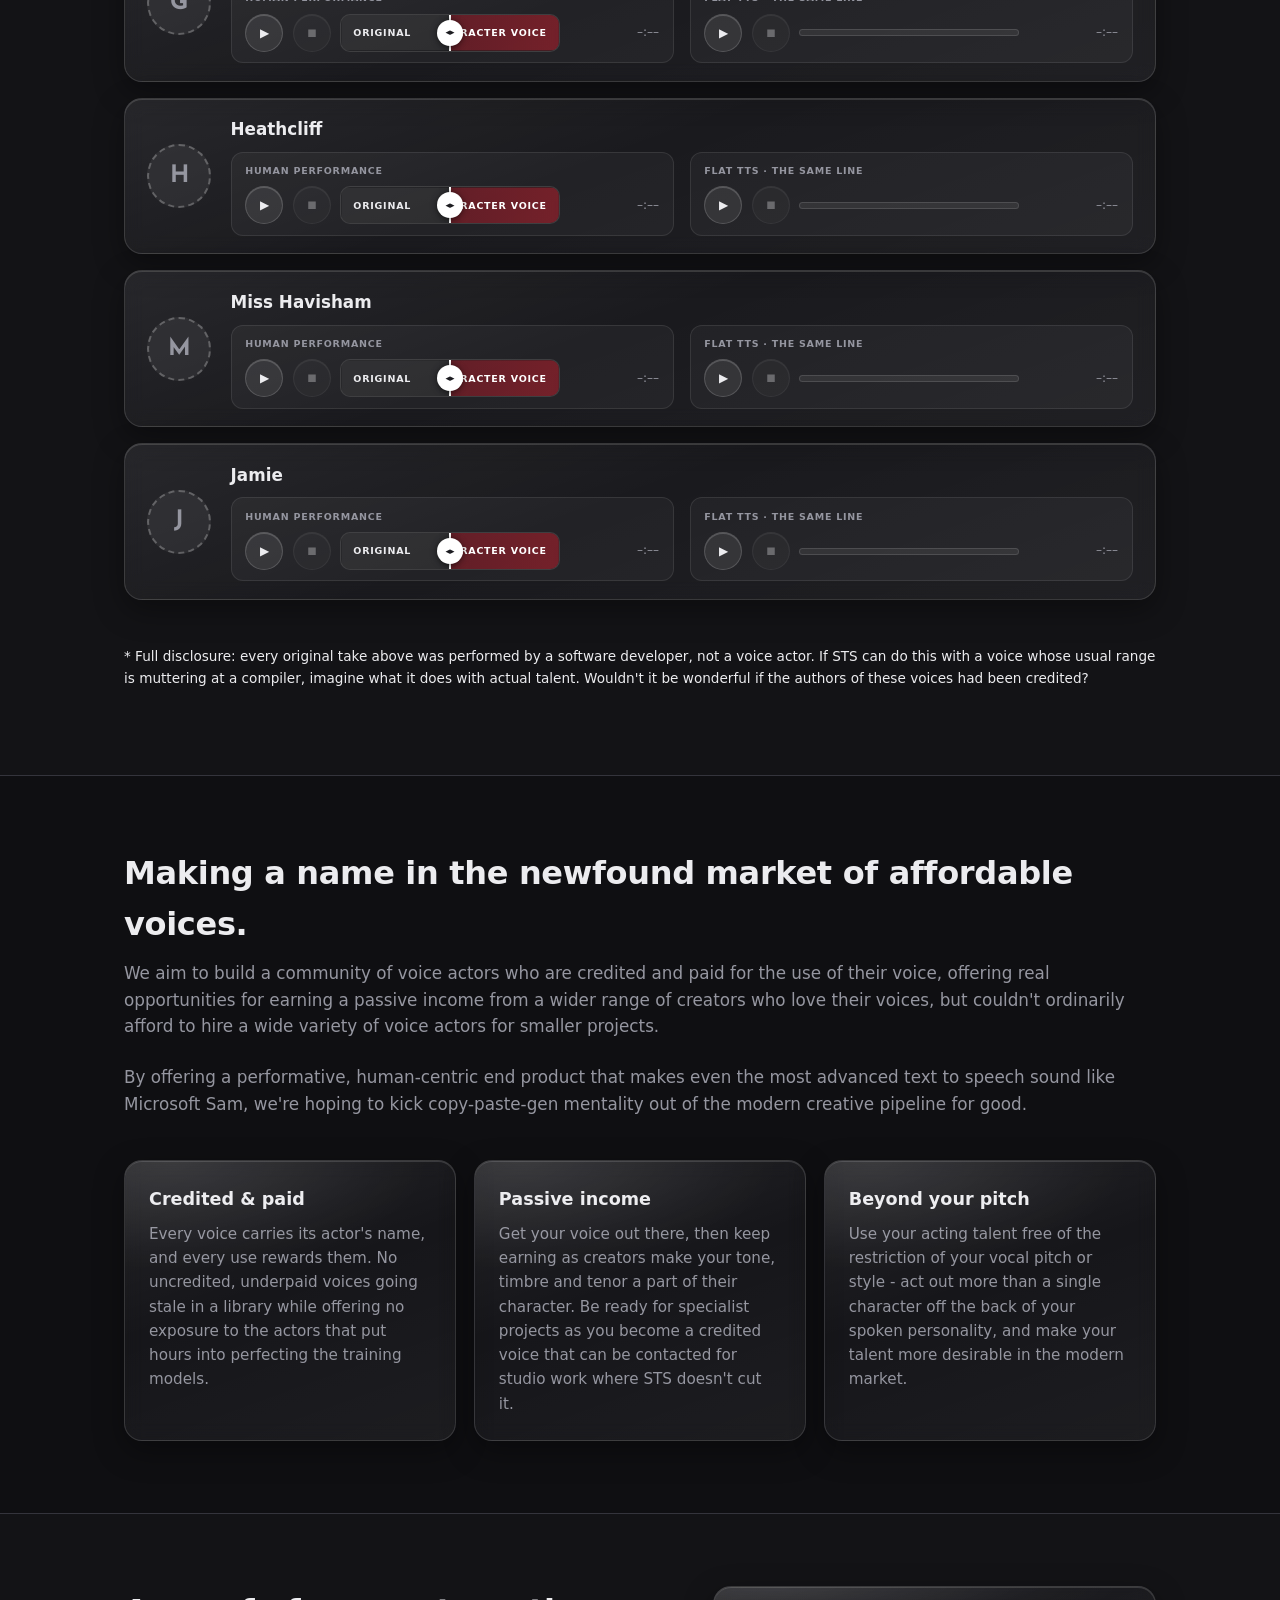
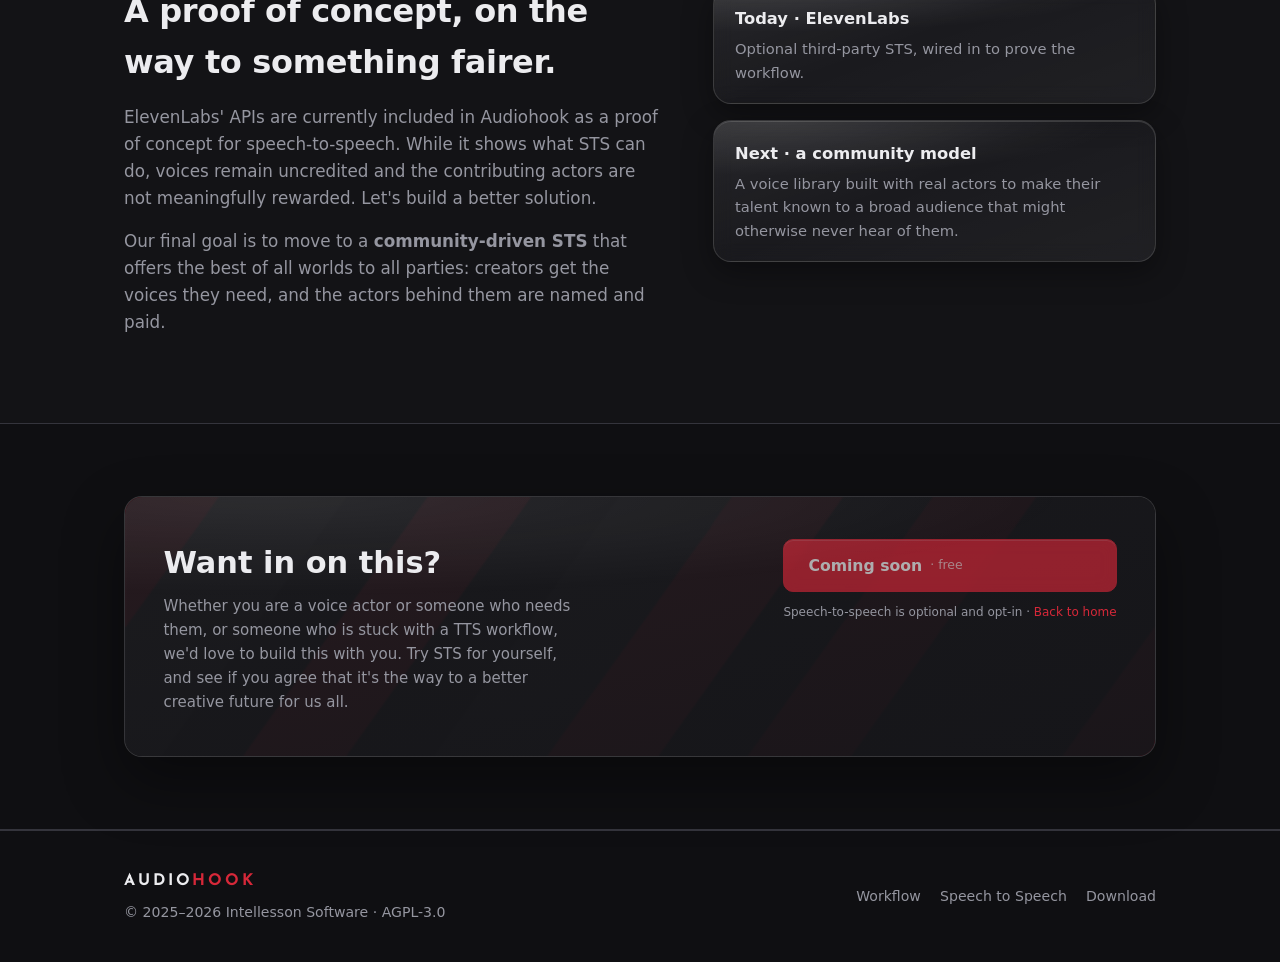
==== commit dbdb5b4b: "STS disclaimer: white, upright, merged with the credit question Co-Authored-By: Claude Fable 5 <nore" ====
--- a/speech-to-speech.html
+++ b/speech-to-speech.html
@@ -191,8 +191,7 @@
         </div>
       </div>
       <br>
-      <p class="sts-disclaimer">* Full disclosure: every original take above was performed by a software developer, not a voice actor. If STS can do this with a voice whose usual range is muttering at a compiler, imagine what it does with actual talent.</p>
-      <p>Wouldn't it be wonderful if the authors of these voices had been credited?</p>
+      <p class="sts-disclaimer">* Full disclosure: every original take above was performed by a software developer, not a voice actor. If STS can do this with a voice whose usual range is muttering at a compiler, imagine what it does with actual talent. Wouldn't it be wonderful if the authors of these voices had been credited?</p>
     </div>
   </section>
 
--- a/styles.css
+++ b/styles.css
@@ -567,7 +567,7 @@
   .sts-card { flex-wrap: wrap; }
 }
 .sts-disclaimer {
-  margin: 1.4rem 0 0.8rem; font-size: 0.85rem; font-style: italic; color: var(--muted);
+  margin: 1.4rem 0 0.8rem; font-size: 0.85rem; color: var(--text);
 }
 
 /* -- footer -- */
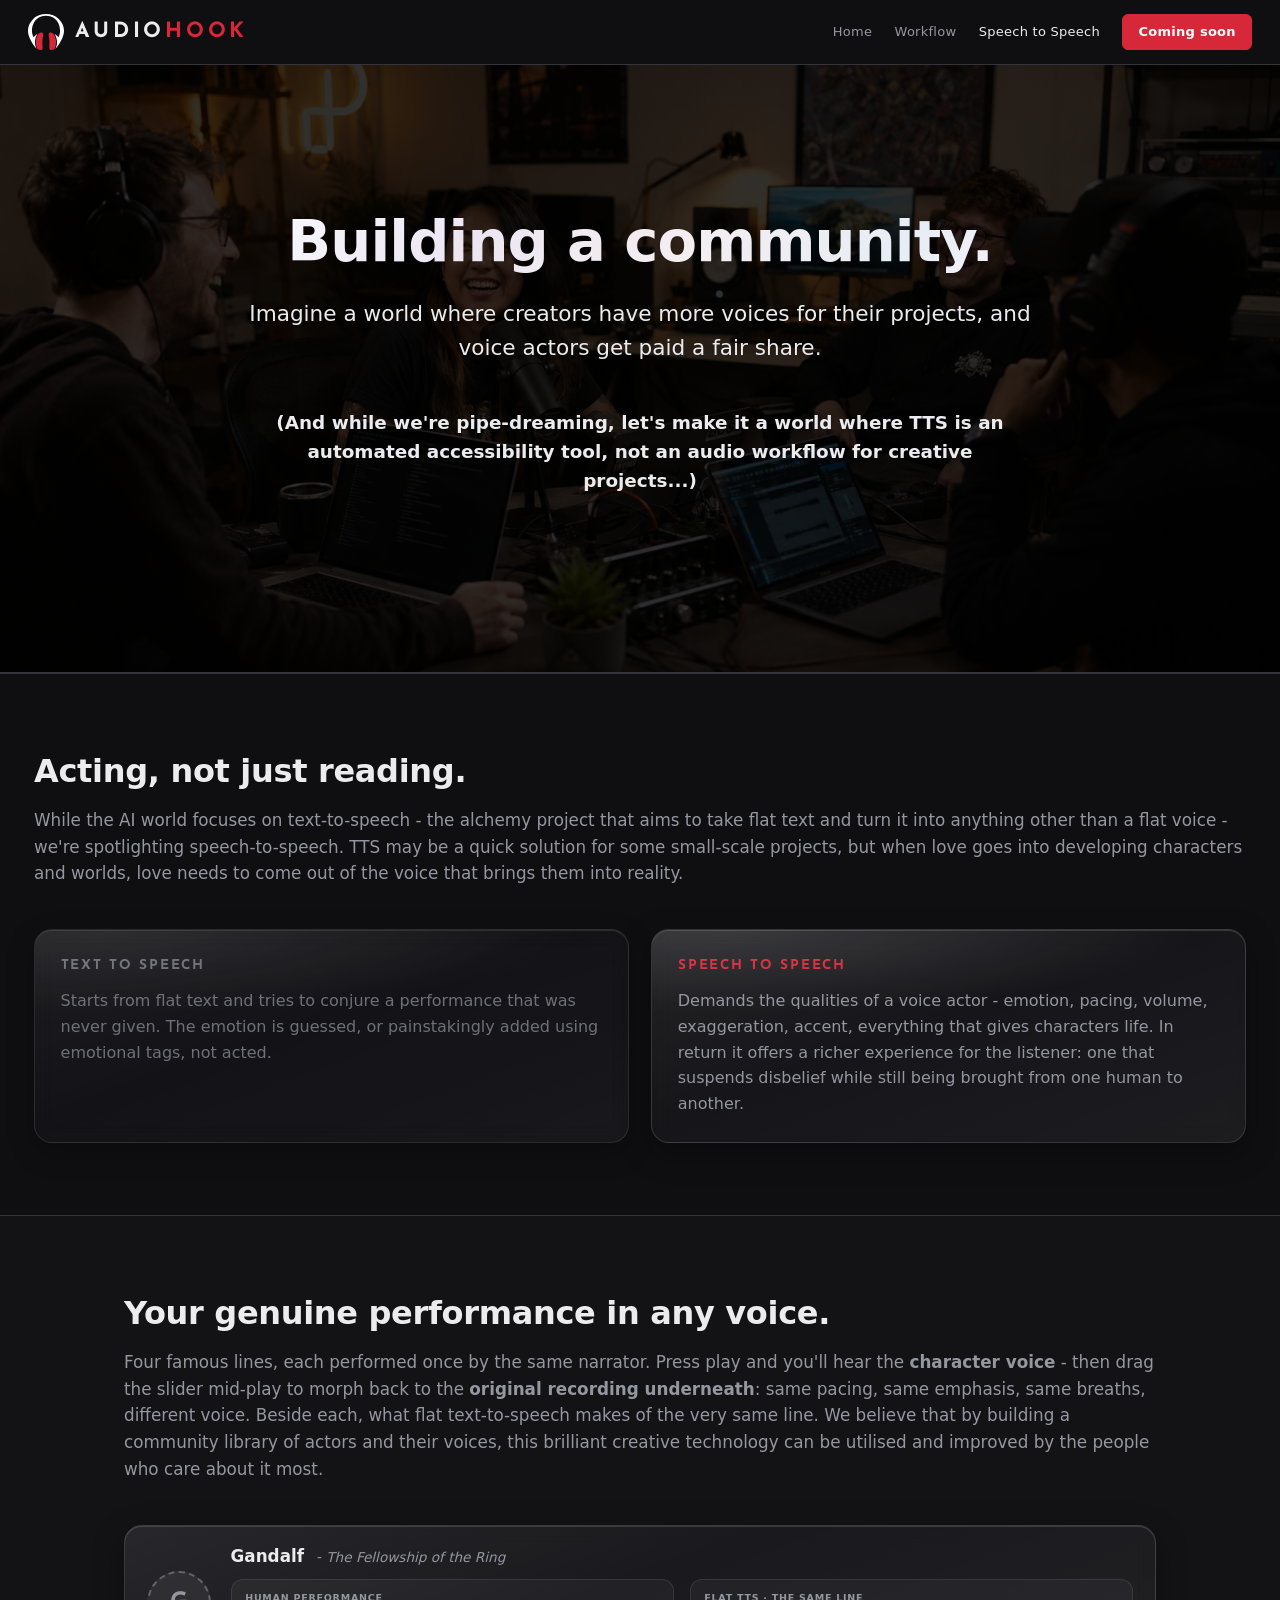
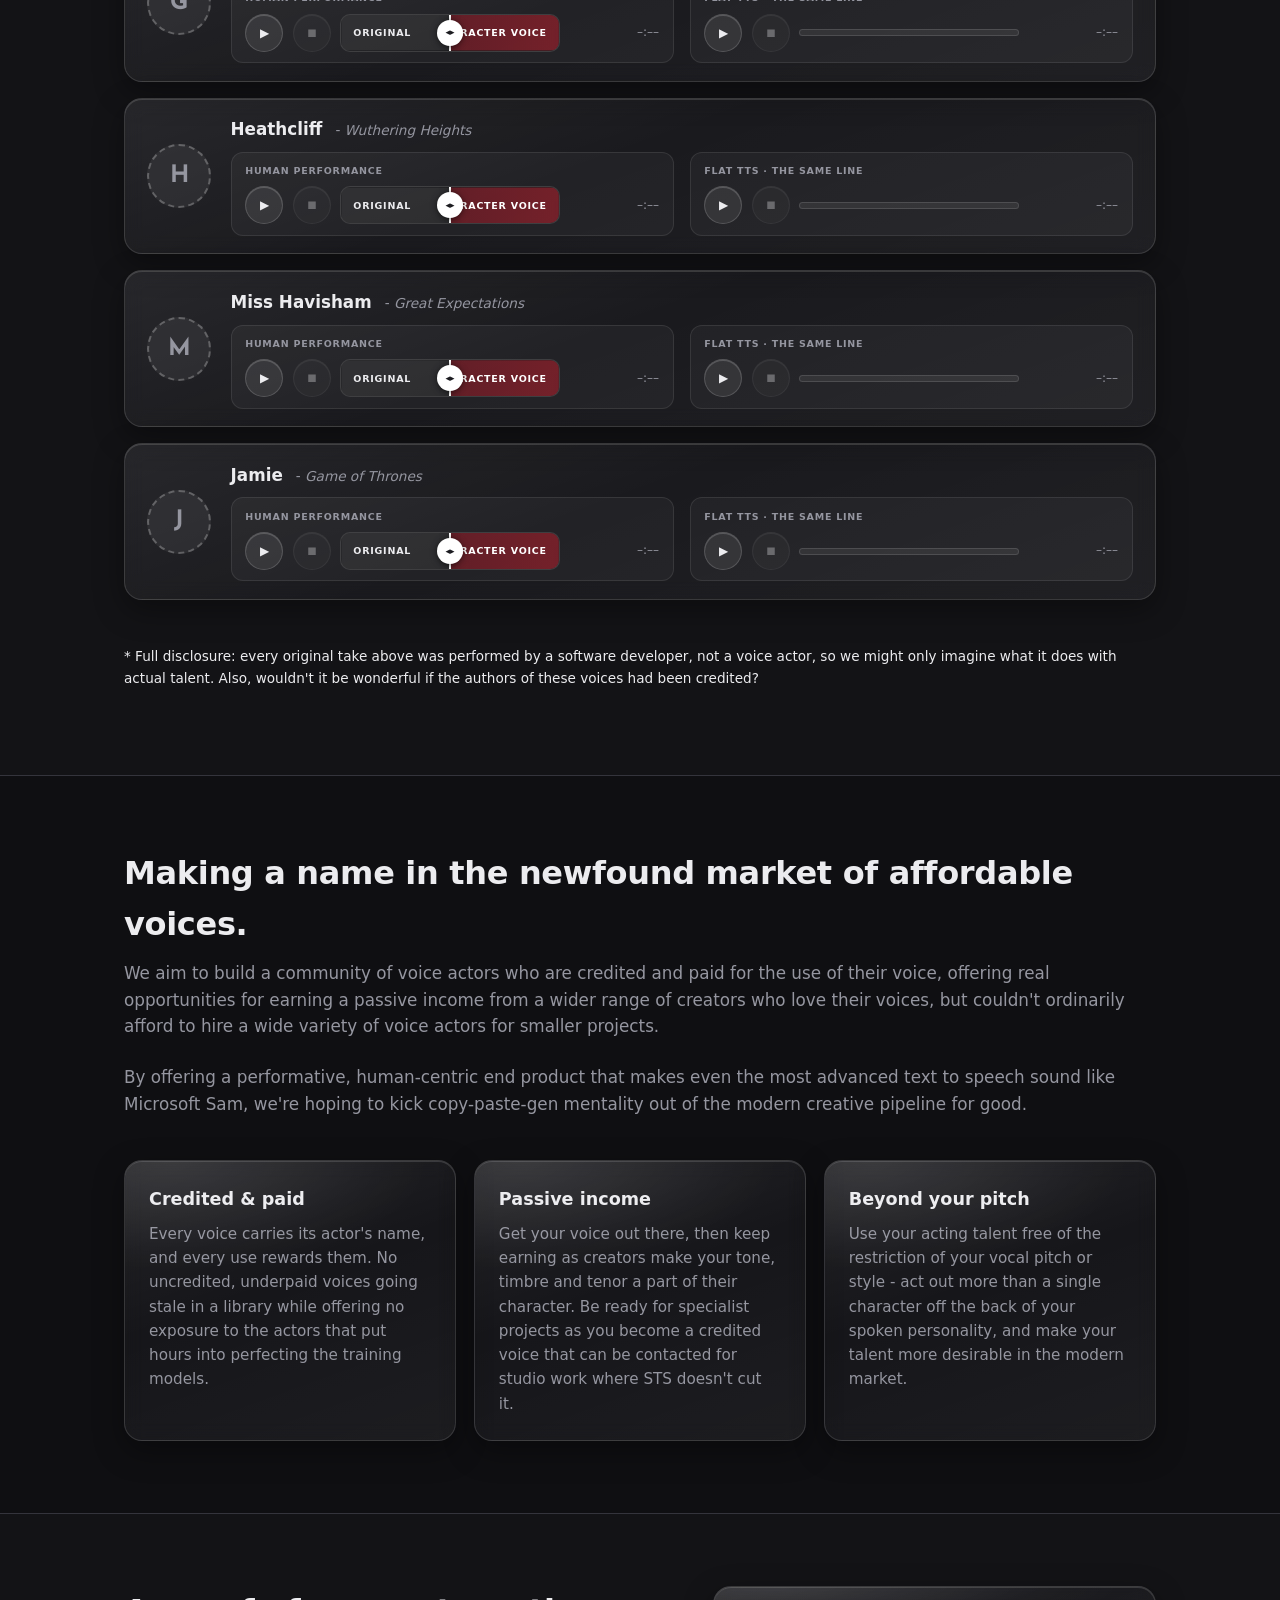
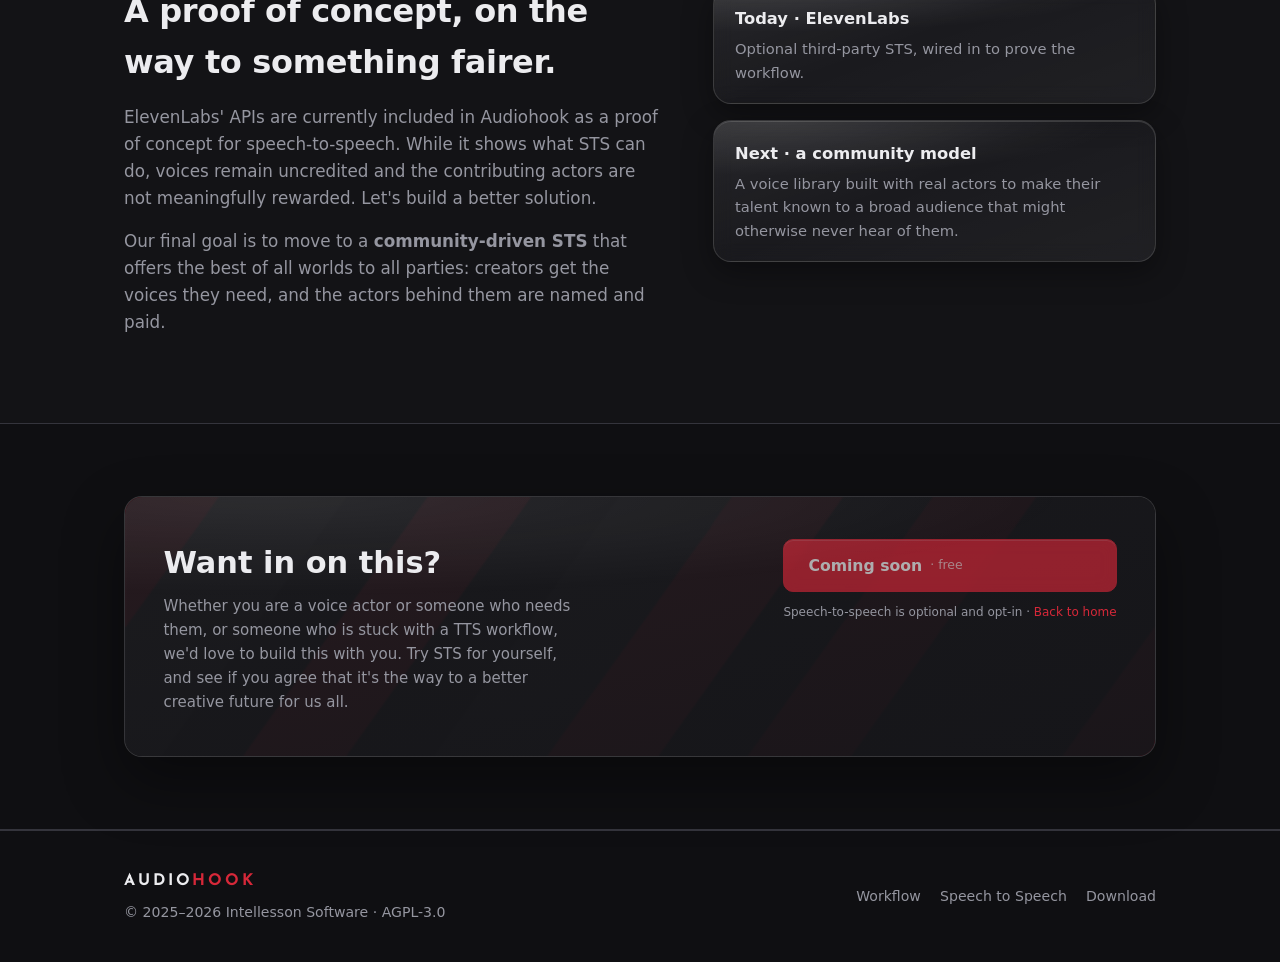
==== commit 96ed2a22: "STS cards: source work beside each character name Co-Authored-By: Claude Fable 5 <noreply@anthropic." ====
--- a/speech-to-speech.html
+++ b/speech-to-speech.html
@@ -65,7 +65,7 @@
         <div class="sts-card" data-orig="assets/audioclips/sts/gandalf-orig.mp3" data-sts="assets/audioclips/sts/gandalf-sts.mp3" data-tts="assets/audioclips/sts/gandalf-tts.mp3">
           <div class="sts-avatar" aria-hidden="true">G</div>
           <div class="sts-body">
-            <div class="sts-name">Gandalf</div>
+            <div class="sts-name">Gandalf <span class="sts-from">The Fellowship of the Ring</span></div>
             <div class="sts-duel">
               <div class="sts-half">
                 <div class="sts-half-label">Human performance</div>
@@ -97,7 +97,7 @@
         <div class="sts-card" data-orig="assets/audioclips/sts/heathcliff-orig.mp3" data-sts="assets/audioclips/sts/heathcliff-sts.mp3" data-tts="assets/audioclips/sts/heathcliff-tts.mp3">
           <div class="sts-avatar" aria-hidden="true">H</div>
           <div class="sts-body">
-            <div class="sts-name">Heathcliff</div>
+            <div class="sts-name">Heathcliff <span class="sts-from">Wuthering Heights</span></div>
             <div class="sts-duel">
               <div class="sts-half">
                 <div class="sts-half-label">Human performance</div>
@@ -129,7 +129,7 @@
         <div class="sts-card" data-orig="assets/audioclips/sts/havisham-orig.mp3" data-sts="assets/audioclips/sts/havisham-sts.mp3" data-tts="assets/audioclips/sts/havisham-tts.mp3">
           <div class="sts-avatar" aria-hidden="true">M</div>
           <div class="sts-body">
-            <div class="sts-name">Miss Havisham</div>
+            <div class="sts-name">Miss Havisham <span class="sts-from">Great Expectations</span></div>
             <div class="sts-duel">
               <div class="sts-half">
                 <div class="sts-half-label">Human performance</div>
@@ -161,7 +161,7 @@
         <div class="sts-card" data-orig="assets/audioclips/sts/jamie-orig.mp3" data-sts="assets/audioclips/sts/jamie-sts.mp3" data-tts="assets/audioclips/sts/jamie-tts.mp3">
           <div class="sts-avatar" aria-hidden="true">J</div>
           <div class="sts-body">
-            <div class="sts-name">Jamie</div>
+            <div class="sts-name">Jamie <span class="sts-from">Game of Thrones</span></div>
             <div class="sts-duel">
               <div class="sts-half">
                 <div class="sts-half-label">Human performance</div>
@@ -191,7 +191,7 @@
         </div>
       </div>
       <br>
-      <p class="sts-disclaimer">* Full disclosure: every original take above was performed by a software developer, not a voice actor. If STS can do this with a voice whose usual range is muttering at a compiler, imagine what it does with actual talent. Wouldn't it be wonderful if the authors of these voices had been credited?</p>
+      <p class="sts-disclaimer">* Full disclosure: every original take above was performed by a software developer, not a voice actor, so we might only imagine what it does with actual talent. Also, wouldn't it be wonderful if the authors of these voices had been credited?</p>
     </div>
   </section>
 
--- a/styles.css
+++ b/styles.css
@@ -489,6 +489,8 @@
 .sts-avatar img { width: 100%; height: 100%; border-radius: 50%; object-fit: cover; }
 .sts-body { flex: 1; min-width: 0; }
 .sts-name { font-weight: 700; font-size: 1.05rem; margin-bottom: 0.55rem; }
+.sts-from { font-weight: 400; font-size: 0.85rem; font-style: italic; color: var(--muted); margin-left: 0.45rem; }
+.sts-from::before { content: '- '; font-style: normal; }
 /* the comparison proper: two equal halves, human performance vs flat TTS */
 .sts-duel { display: grid; grid-template-columns: 1fr 1fr; gap: 1rem; align-items: stretch; }
 @media (max-width: 860px) { .sts-duel { grid-template-columns: 1fr; } }
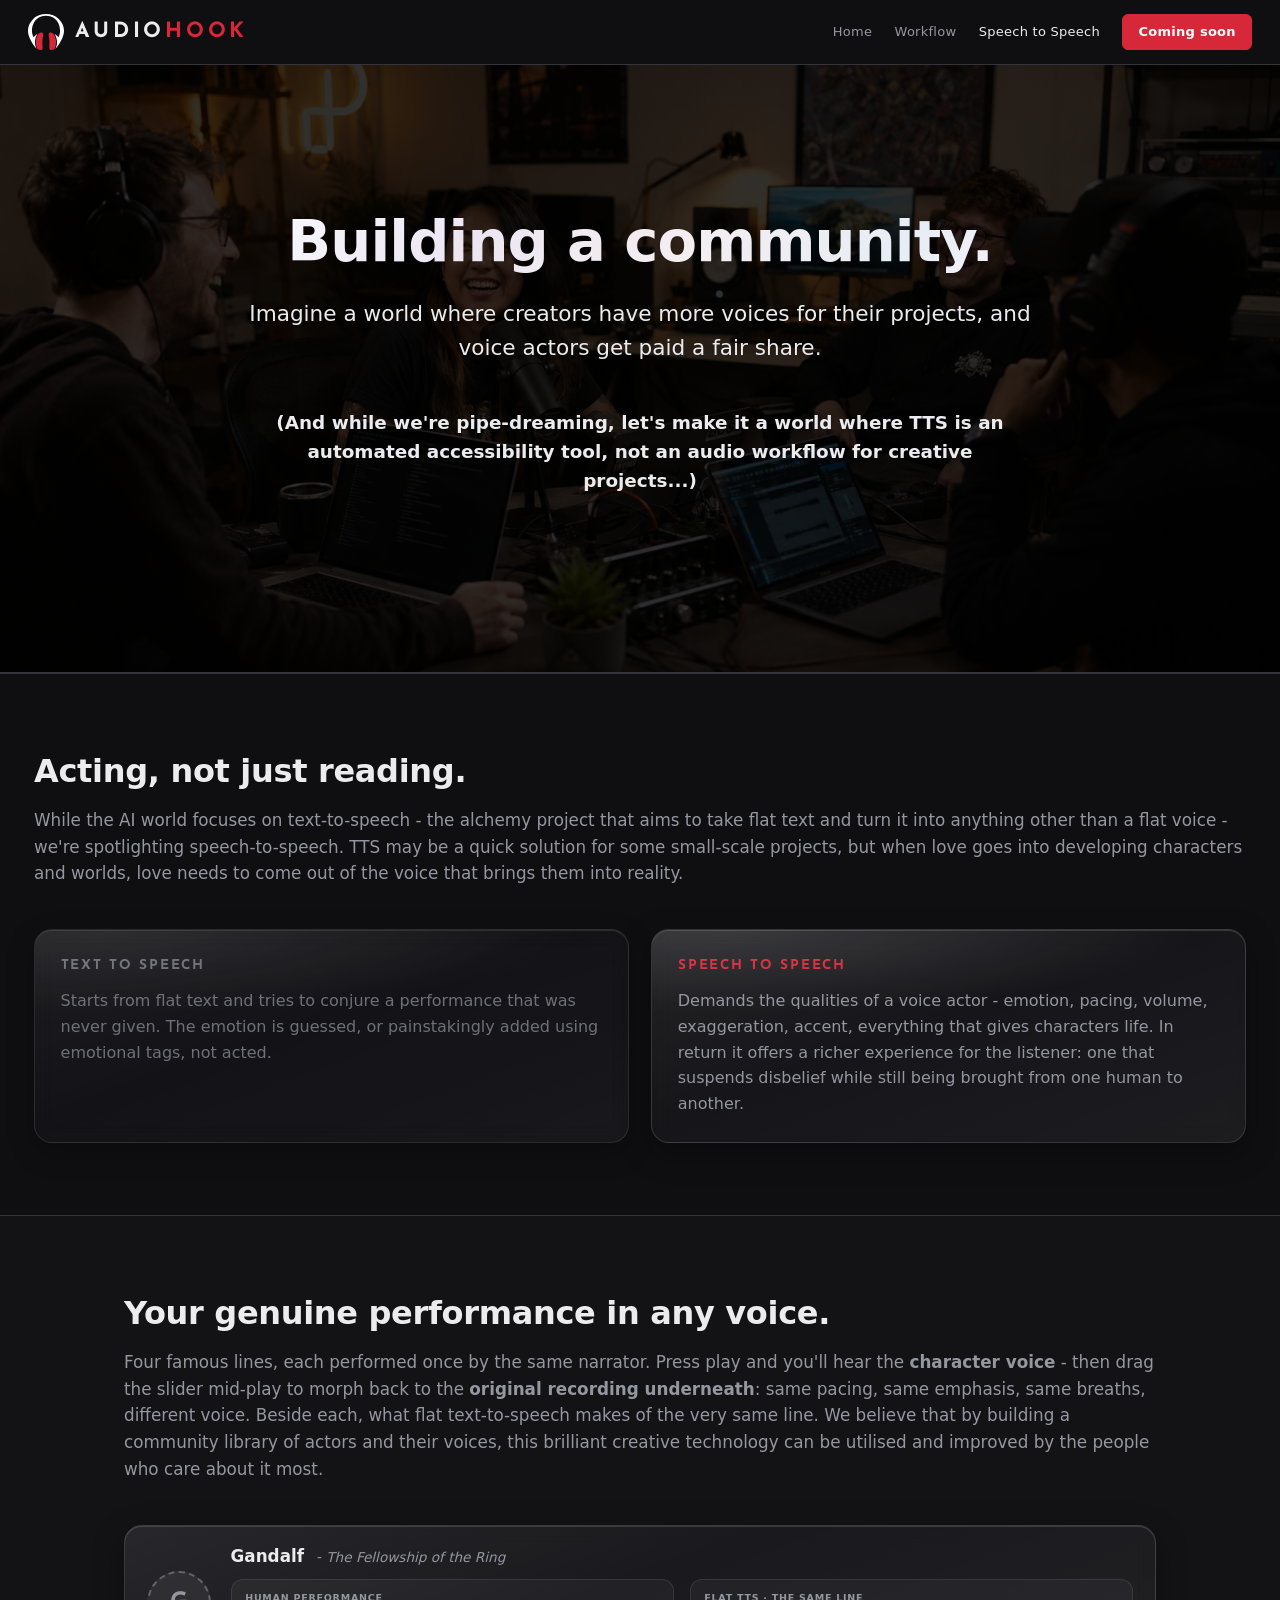
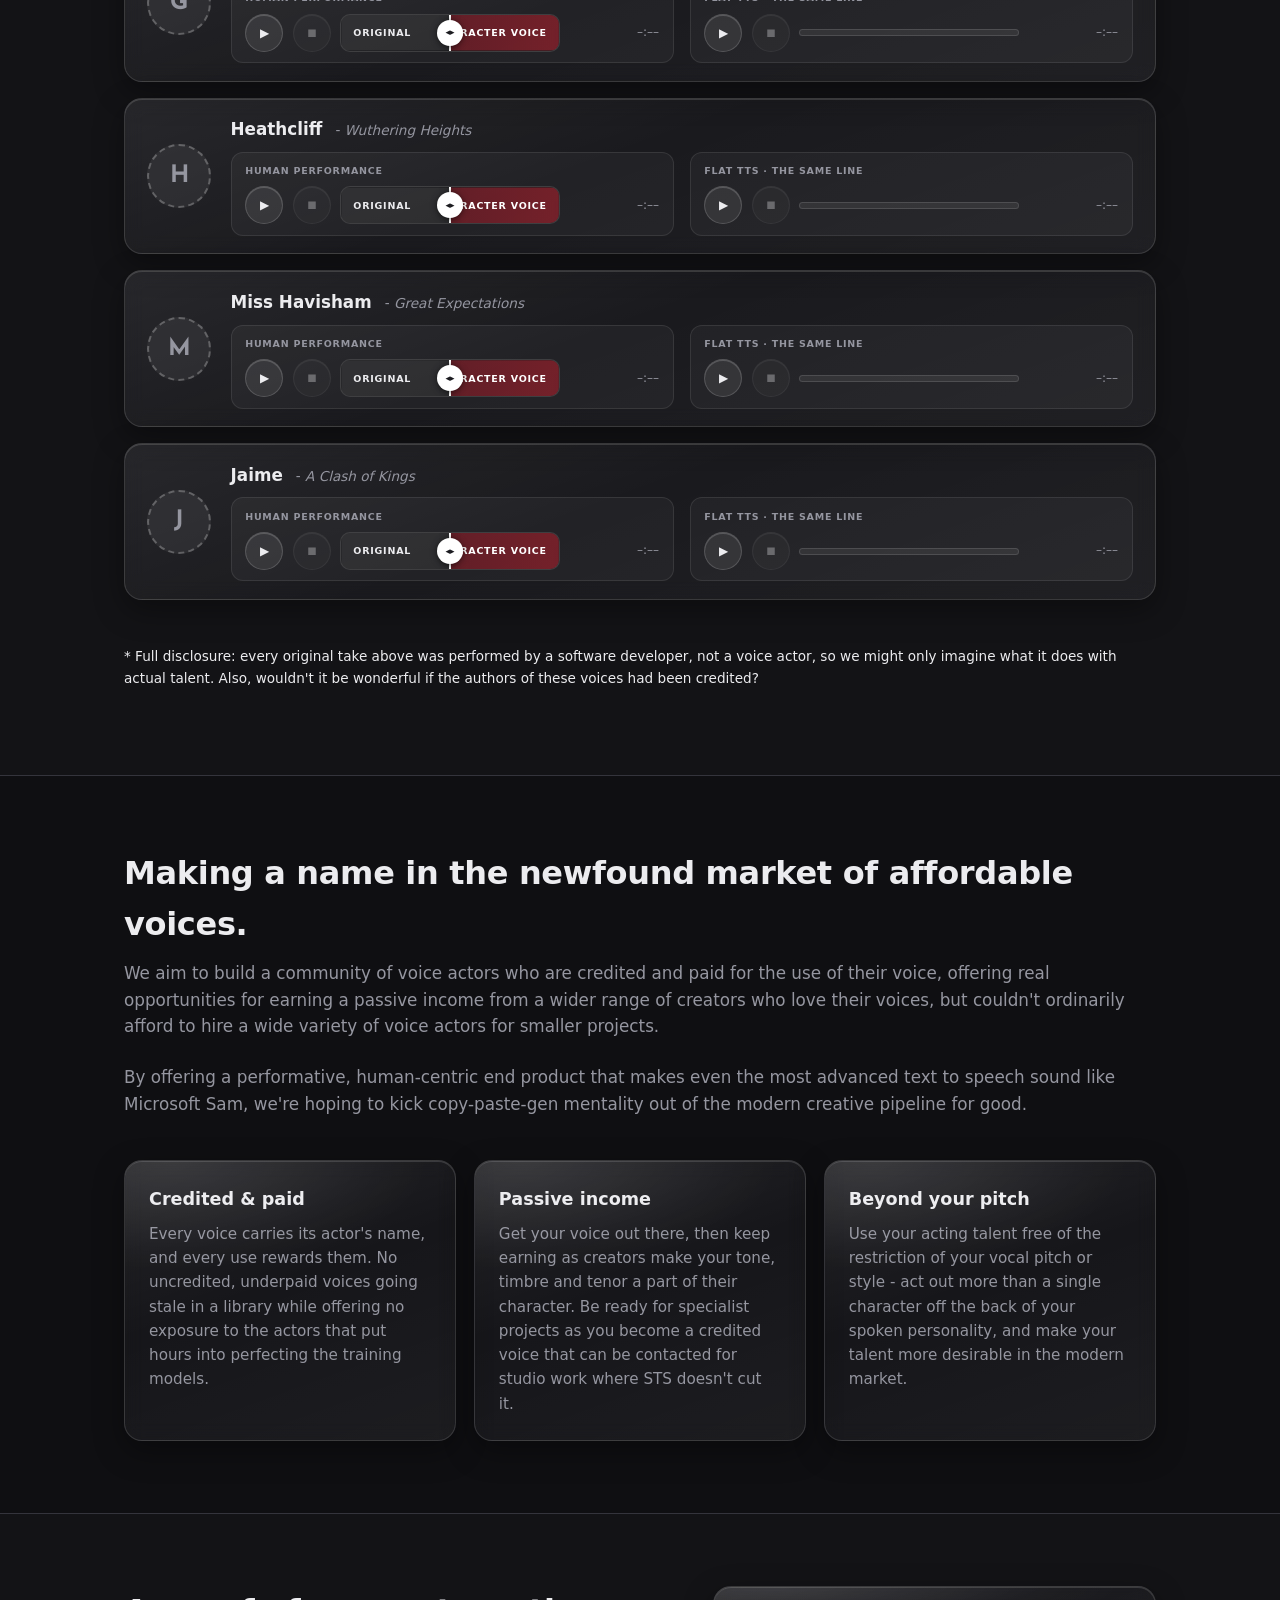
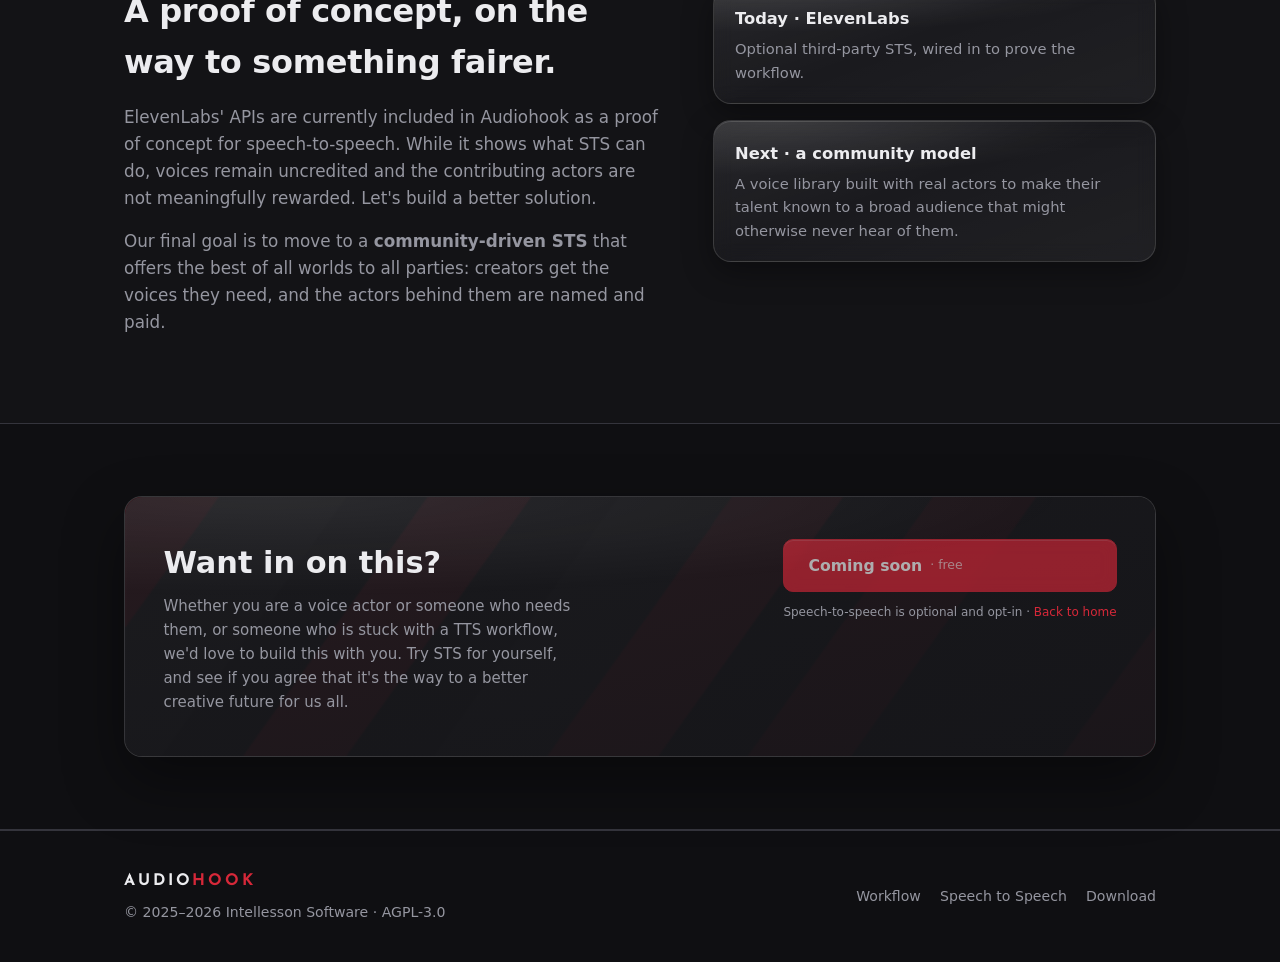
==== commit 53e4df84: "Jaime's line is from A Clash of Kings (and spell him canonically) Co-Authored-By: Claude Fable 5 <no" ====
--- a/speech-to-speech.html
+++ b/speech-to-speech.html
@@ -161,7 +161,7 @@
         <div class="sts-card" data-orig="assets/audioclips/sts/jamie-orig.mp3" data-sts="assets/audioclips/sts/jamie-sts.mp3" data-tts="assets/audioclips/sts/jamie-tts.mp3">
           <div class="sts-avatar" aria-hidden="true">J</div>
           <div class="sts-body">
-            <div class="sts-name">Jamie <span class="sts-from">Game of Thrones</span></div>
+            <div class="sts-name">Jaime <span class="sts-from">A Clash of Kings</span></div>
             <div class="sts-duel">
               <div class="sts-half">
                 <div class="sts-half-label">Human performance</div>
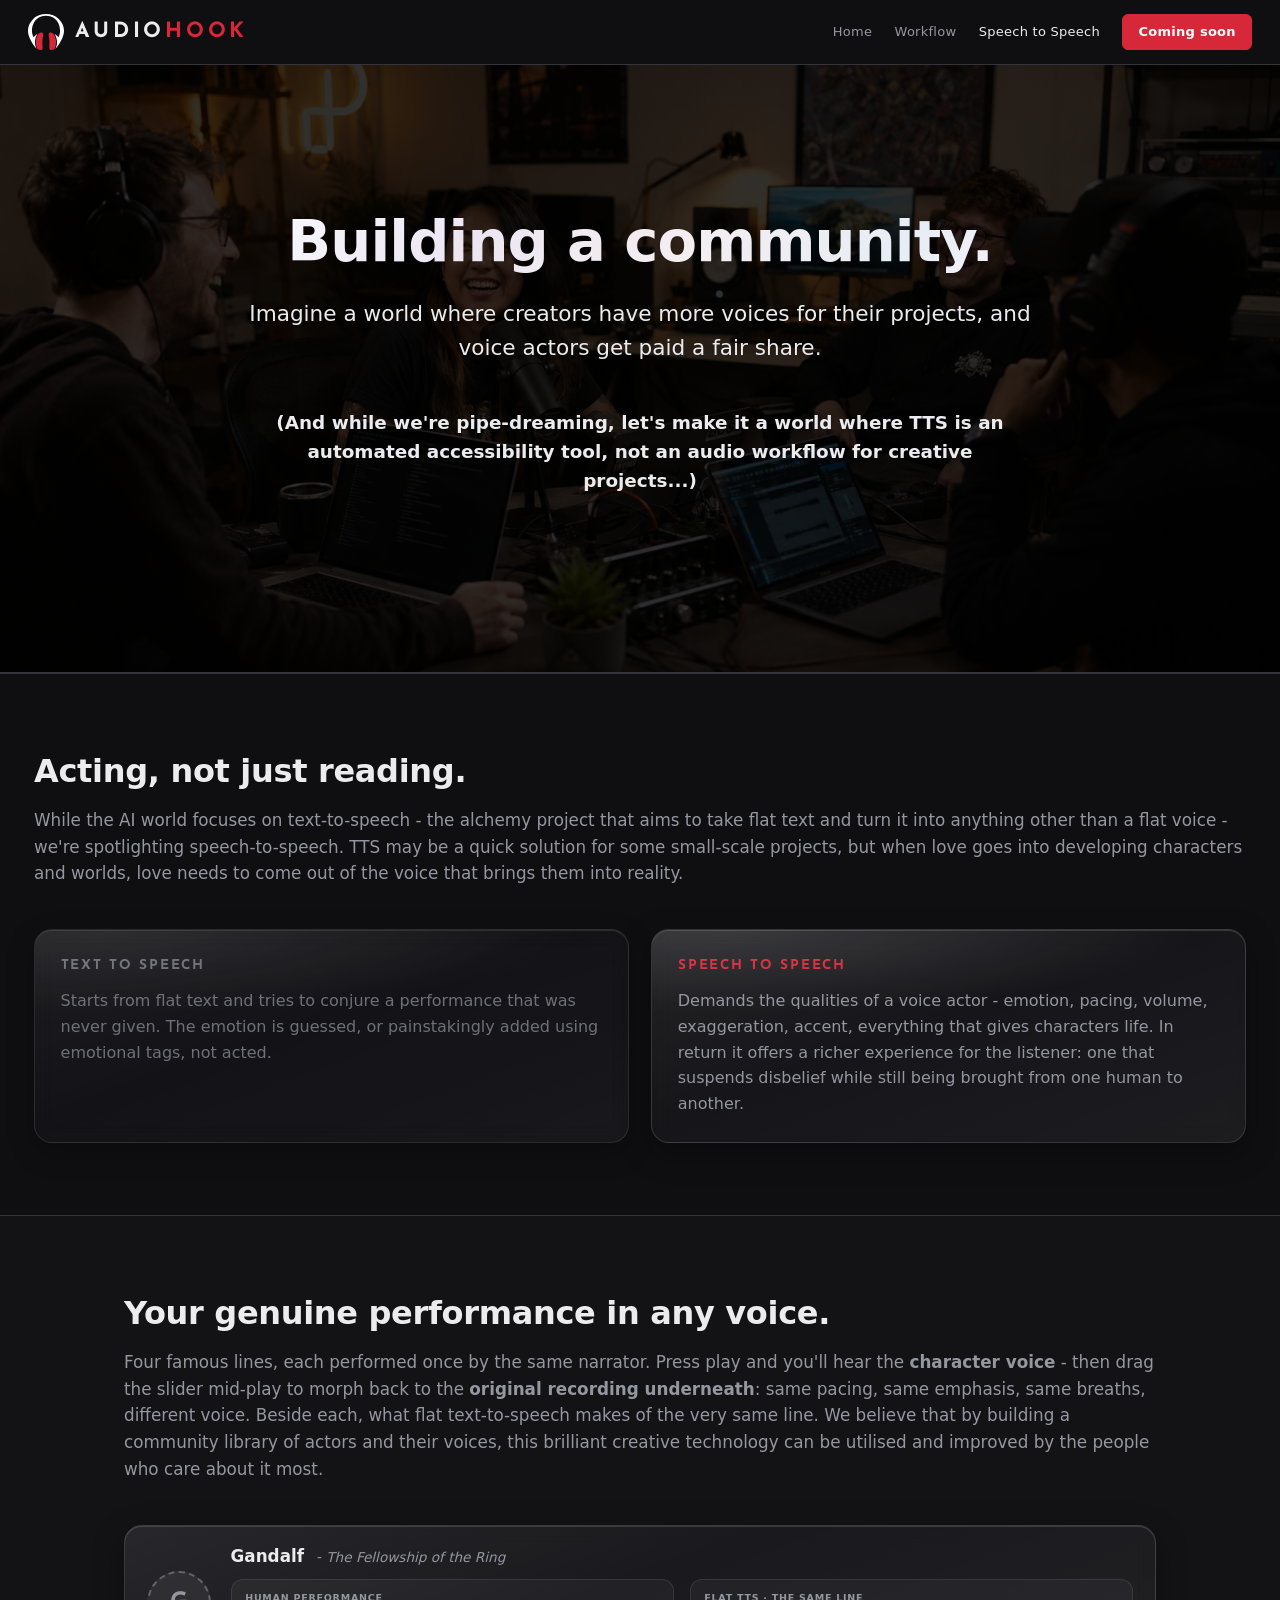
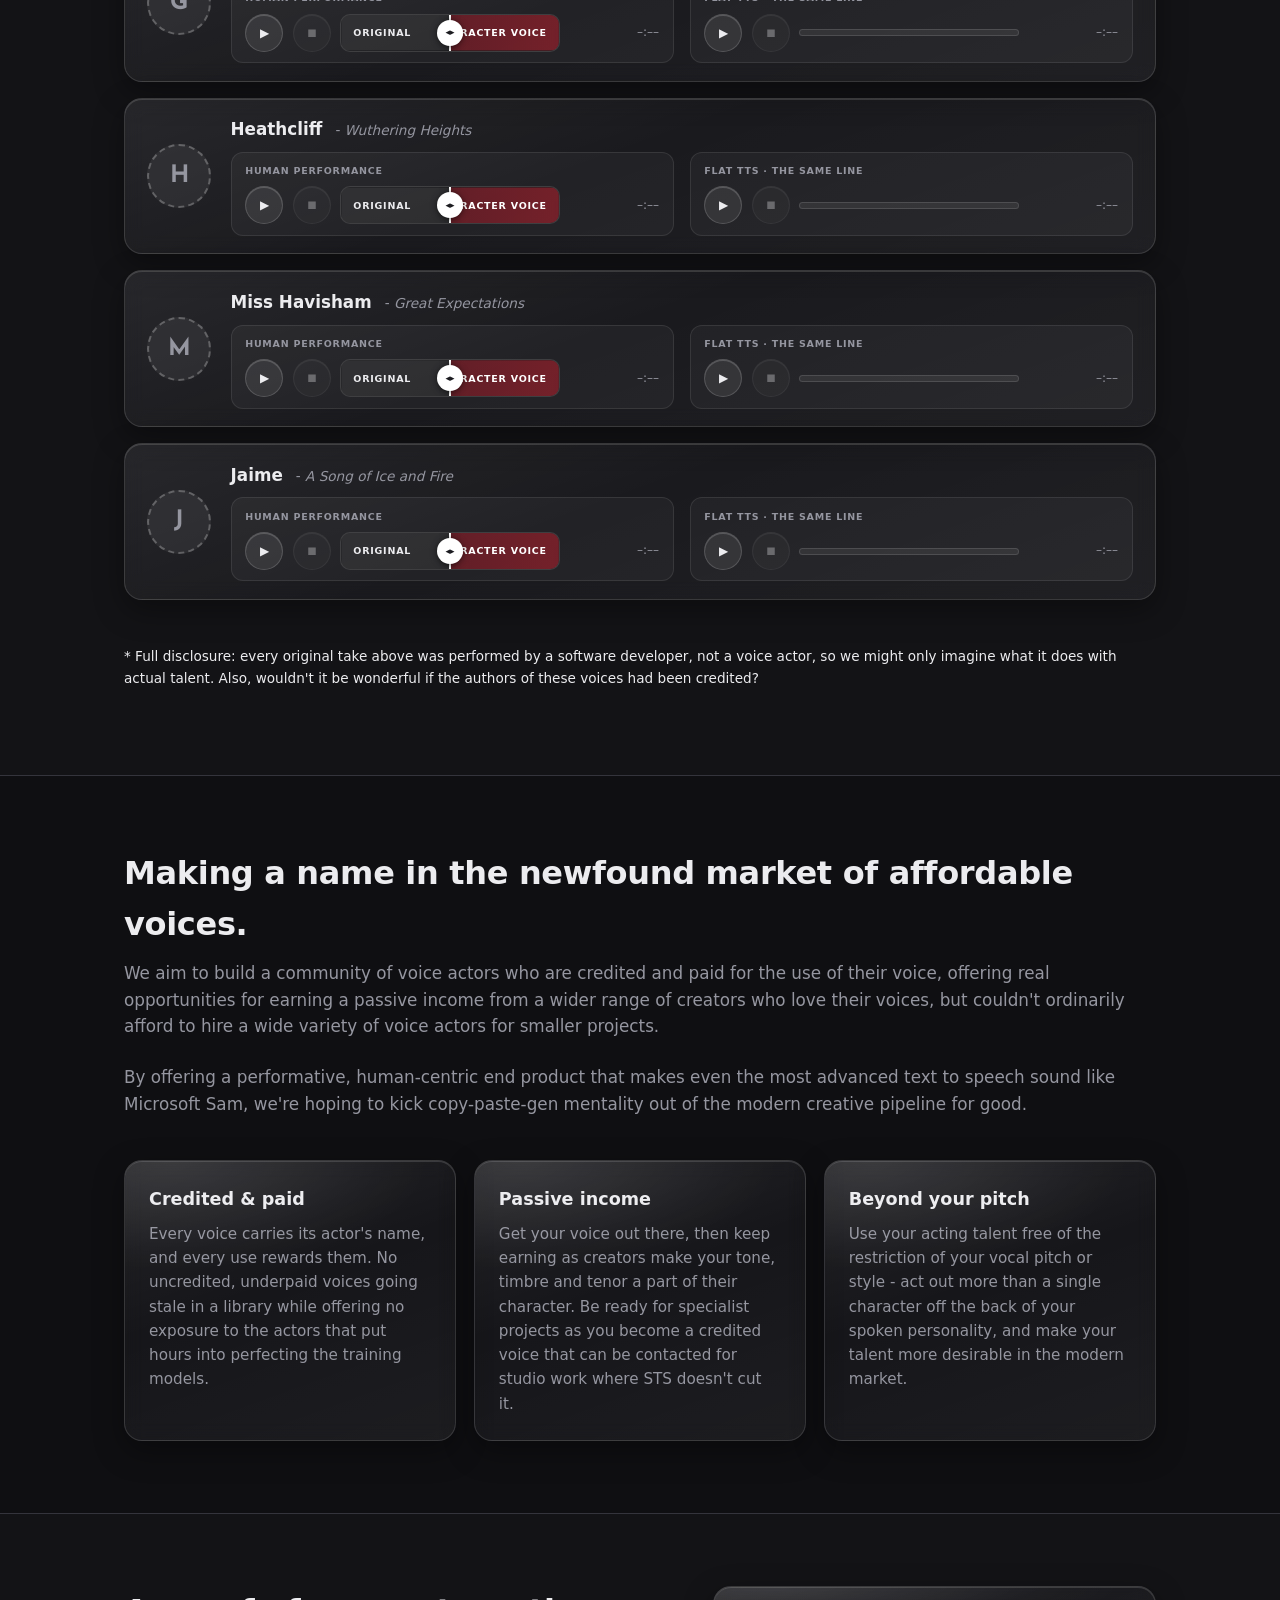
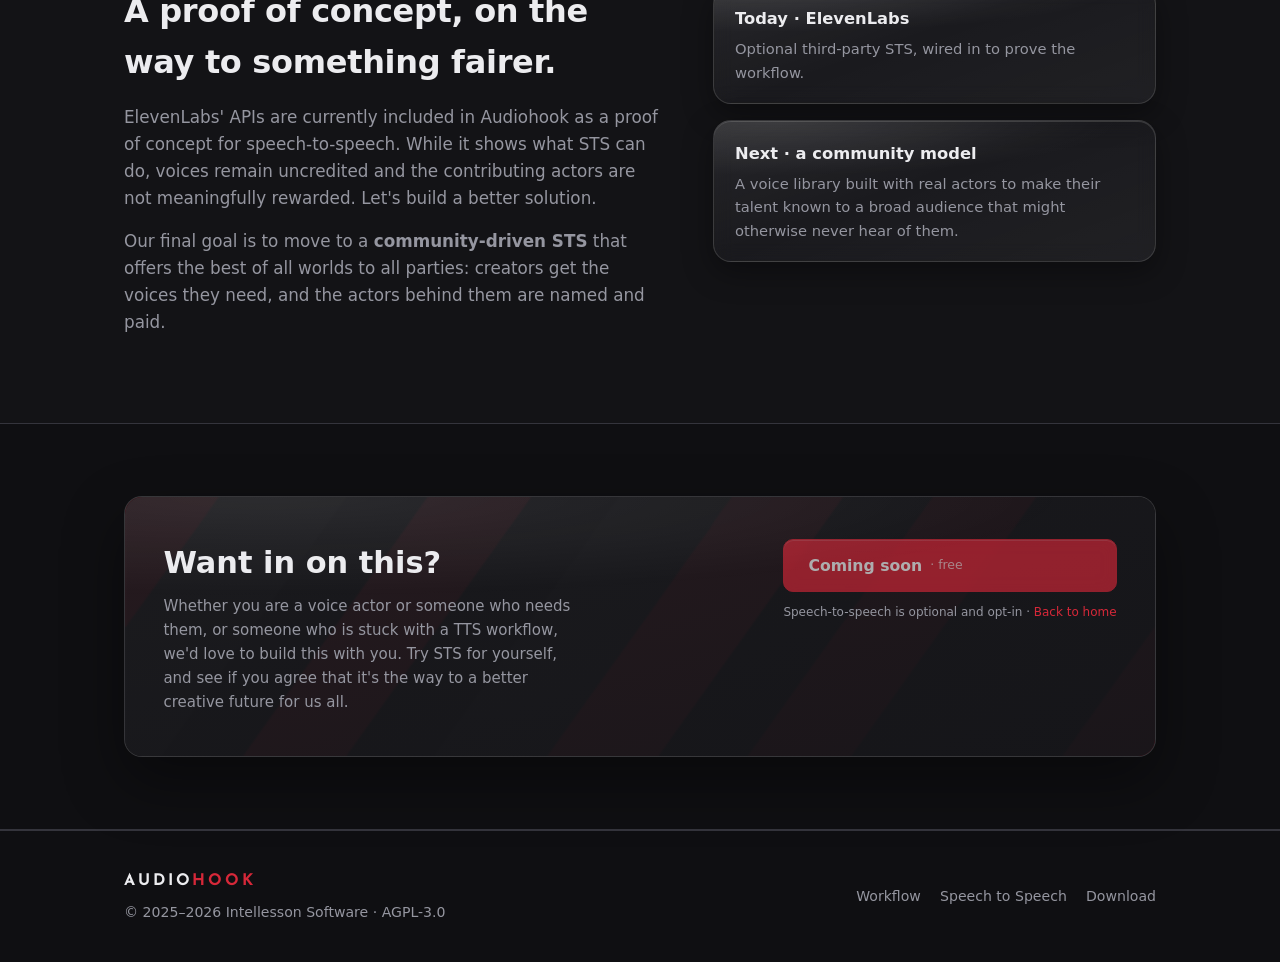
==== commit 93756493: "Jaime hails from A Song of Ice and Fire Co-Authored-By: Claude Fable 5 <noreply@anthropic.com>" ====
--- a/speech-to-speech.html
+++ b/speech-to-speech.html
@@ -161,7 +161,7 @@
         <div class="sts-card" data-orig="assets/audioclips/sts/jamie-orig.mp3" data-sts="assets/audioclips/sts/jamie-sts.mp3" data-tts="assets/audioclips/sts/jamie-tts.mp3">
           <div class="sts-avatar" aria-hidden="true">J</div>
           <div class="sts-body">
-            <div class="sts-name">Jaime <span class="sts-from">A Clash of Kings</span></div>
+            <div class="sts-name">Jaime <span class="sts-from">A Song of Ice and Fire</span></div>
             <div class="sts-duel">
               <div class="sts-half">
                 <div class="sts-half-label">Human performance</div>
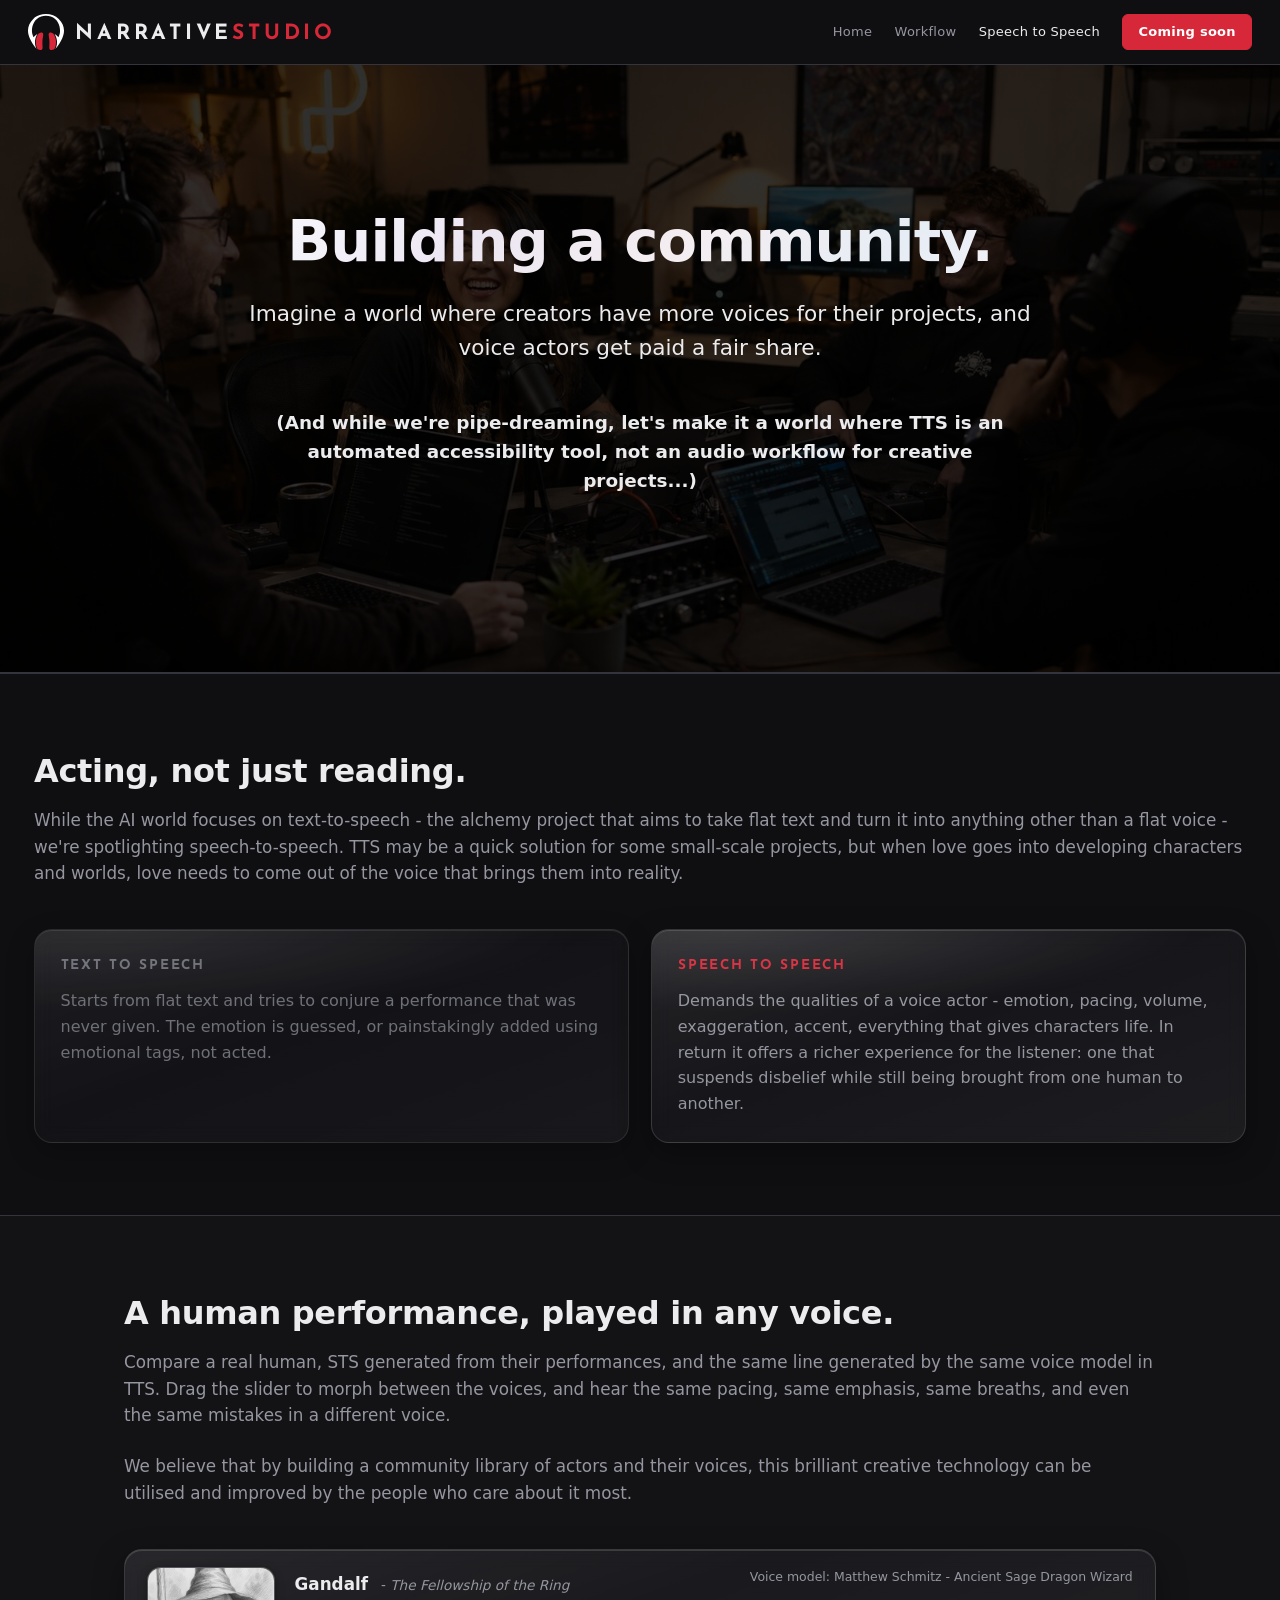
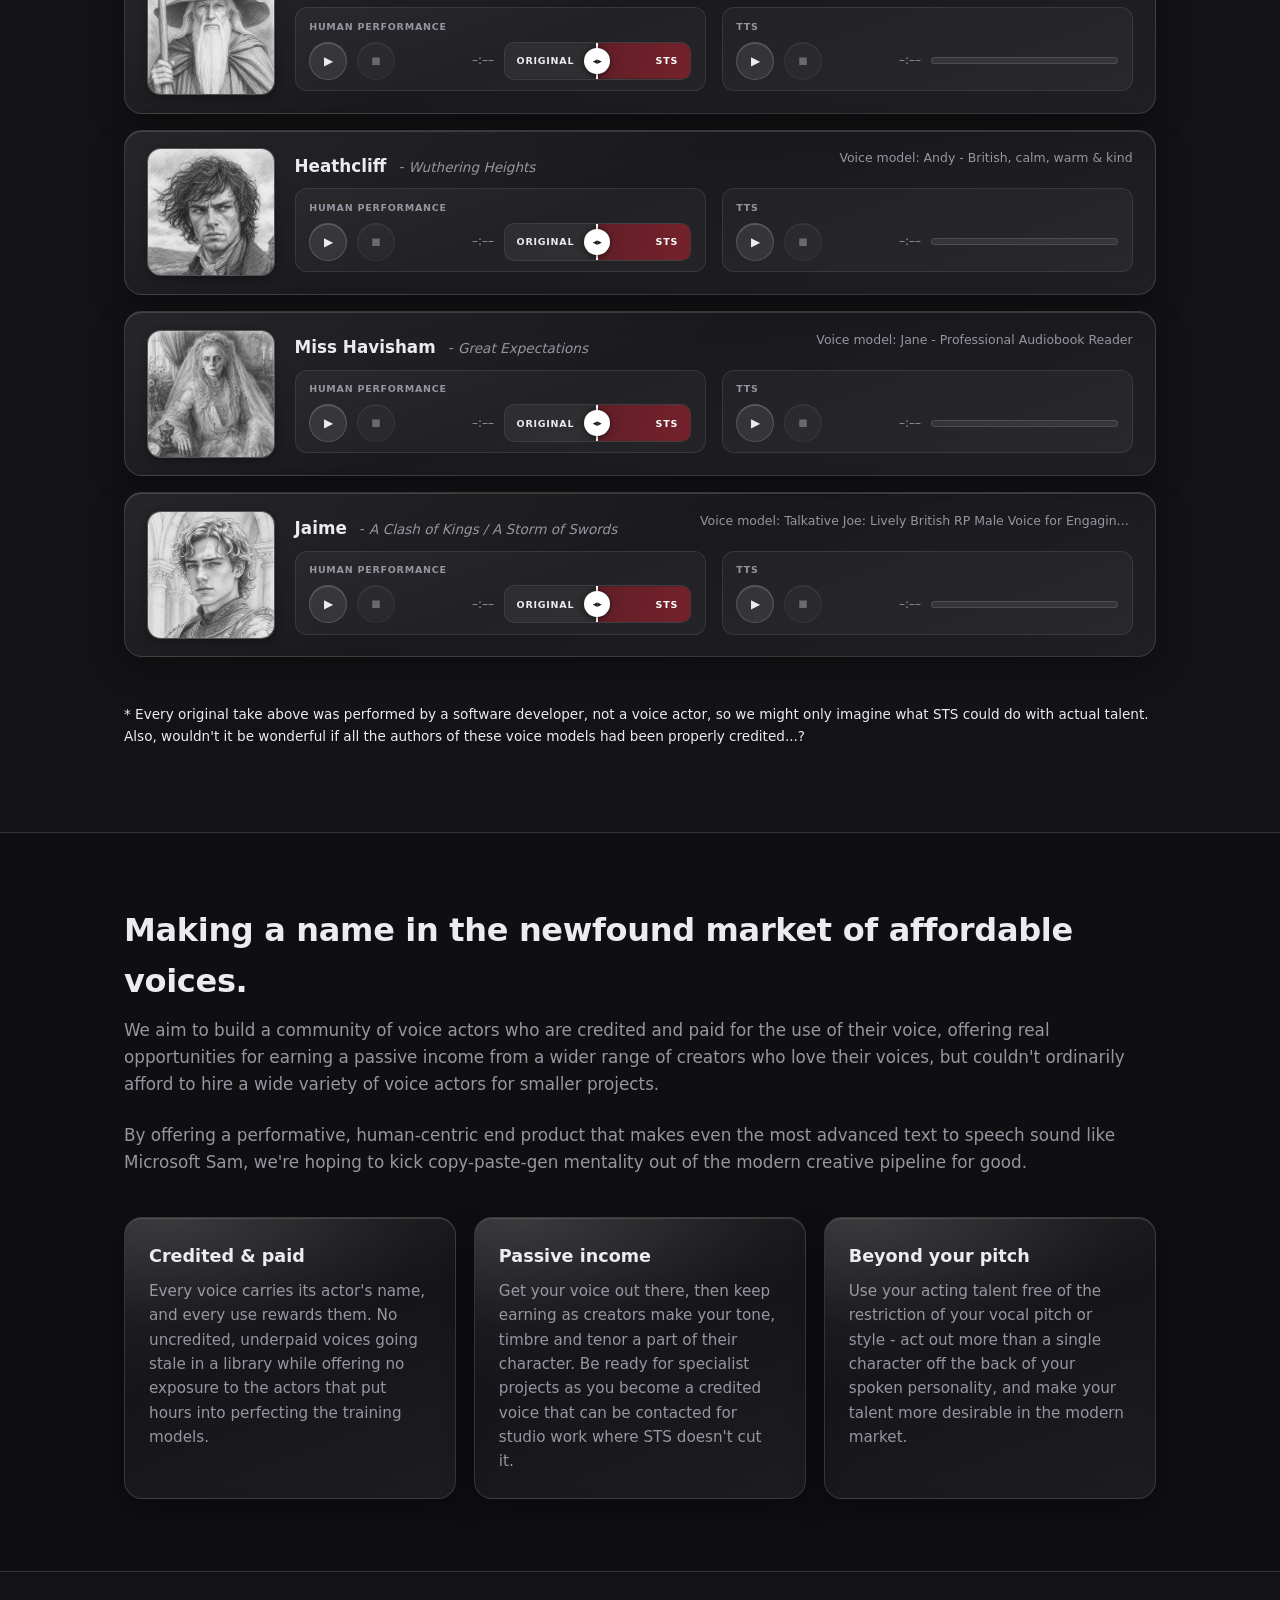
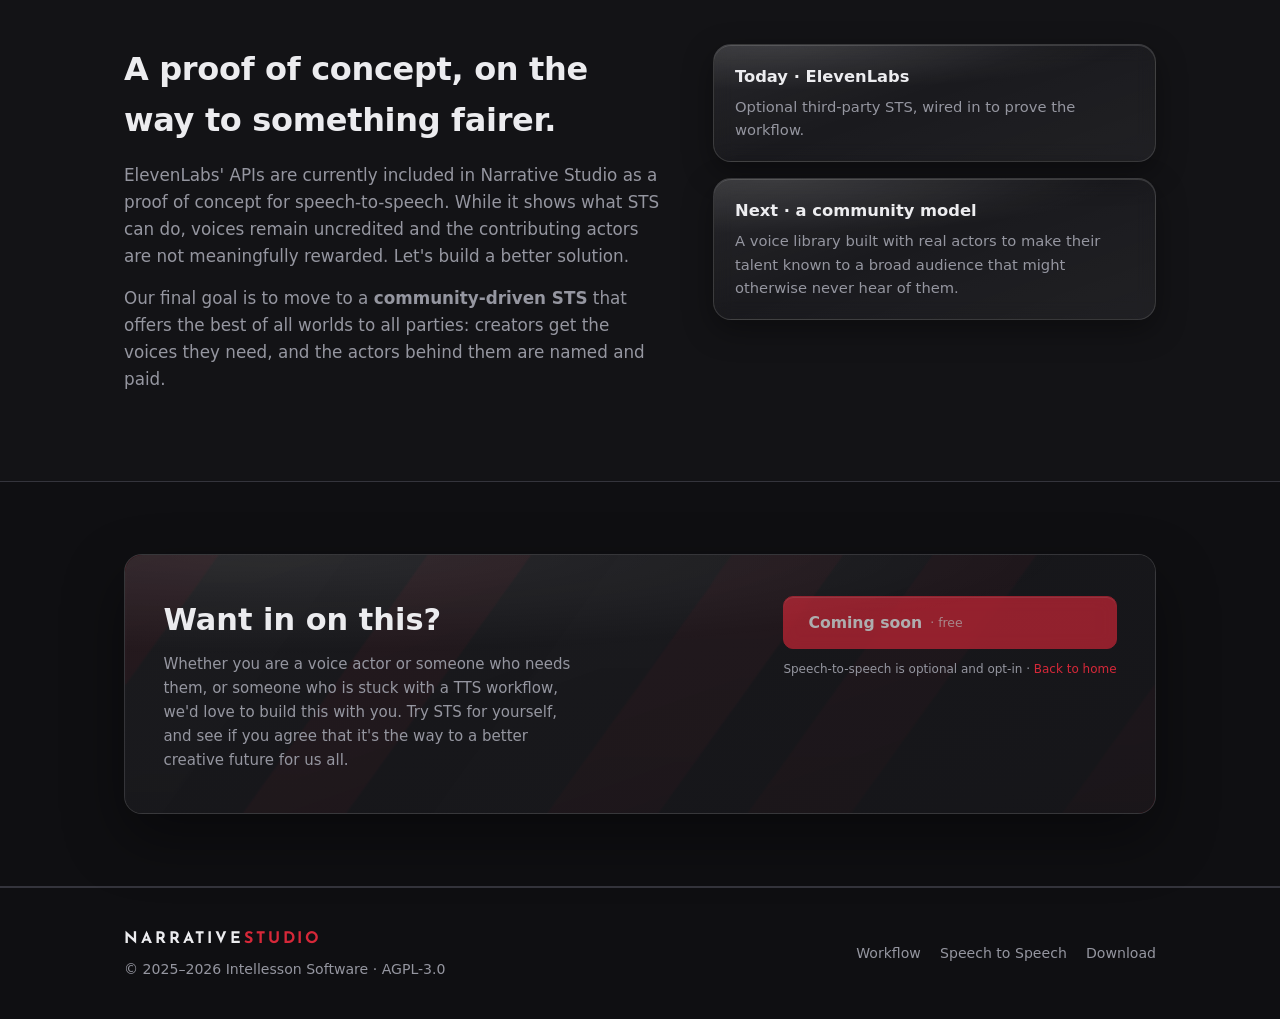
==== commit 7b8423e4: "Rebrand site from Audiohook to Narrative Studio Rename wordmark, prose, meta and asset files; add ex" ====
--- a/speech-to-speech.html
+++ b/speech-to-speech.html
@@ -3,9 +3,9 @@
 <head>
   <meta charset="UTF-8">
   <meta name="viewport" content="width=device-width, initial-scale=1.0">
-  <title>Speech to Speech — Audiohook</title>
-  <meta name="description" content="A world where creators have more voices for their projects, and voice actors get paid a fair share. Audiohook is building a community around speech-to-speech: real acting, fairly credited and rewarded.">
-  <meta property="og:title" content="Speech to Speech — Audiohook">
+  <title>Speech to Speech — Narrative Studio</title>
+  <meta name="description" content="A world where creators have more voices for their projects, and voice actors get paid a fair share. Narrative Studio is building a community around speech-to-speech: real acting, fairly credited and rewarded.">
+  <meta property="og:title" content="Speech to Speech — Narrative Studio">
   <meta property="og:description" content="Building a community of voice actors who are credited and paid for the use of their voice.">
   <meta property="og:type" content="website">
   <link rel="icon" type="image/x-icon" href="assets/favicon/favicon.ico">
@@ -57,15 +57,18 @@
   <section class="section" id="sts-demo">
     <div class="wrap">
       <div class="section-head">
-        <h2>Your genuine performance in any voice.</h2>
-        <p>Four famous lines, each performed once by the same narrator. Press play and you'll hear the <b>character voice</b> - then drag the slider mid-play to morph back to the <b>original recording underneath</b>: same pacing, same emphasis, same breaths, different voice. Beside each, what flat text-to-speech makes of the very same line. We believe that by building a community library of actors and their voices, this brilliant creative technology can be utilised and improved by the people who care about it most.</p>
+        <h2>A human performance, played in any voice.</h2>
+        <p>Compare a real human, STS generated from their performances, and the same line generated by the same voice model in TTS. Drag the slider to morph between the voices, and hear the same pacing, same emphasis, same breaths, and even the same mistakes in a different voice.</p>
+        <br>
+        <p>We believe that by building a community library of actors and their voices, this brilliant creative technology can be utilised and improved by the people who care about it most.</p>
       </div>
 
       <div class="sts-cards">
         <div class="sts-card" data-orig="assets/audioclips/sts/gandalf-orig.mp3" data-sts="assets/audioclips/sts/gandalf-sts.mp3" data-tts="assets/audioclips/sts/gandalf-tts.mp3">
-          <div class="sts-avatar" aria-hidden="true">G</div>
+          <div class="sts-avatar"><img src="assets/images/sts/gandalf-av.jpg" alt="Gandalf character avatar"></div>
           <div class="sts-body">
             <div class="sts-name">Gandalf <span class="sts-from">The Fellowship of the Ring</span></div>
+            <div class="sts-voice" title="Matthew Schmitz - Ancient Sage Dragon Wizard">Voice model: Matthew Schmitz - Ancient Sage Dragon Wizard</div>
             <div class="sts-duel">
               <div class="sts-half">
                 <div class="sts-half-label">Human performance</div>
@@ -74,15 +77,15 @@
                   <button class="sp-stop" aria-label="Stop" disabled>⏹</button>
                   <div class="cmpr" style="--x:50%">
                     <div class="cmpr-pane cmpr-orig"><span>original</span></div>
-                    <div class="cmpr-pane cmpr-char"><span>character voice</span></div>
-                    <div class="cmpr-line" aria-hidden="true"><span class="cmpr-grip">◂▸</span></div>
-                    <input type="range" class="sp-mix" min="0" max="100" value="50" aria-label="Compare: drag between the original recording (left) and the character voice (right)">
-                  </div>
-                  <span class="sp-time">–:––</span>
-                </div>
-              </div>
-              <div class="sts-half">
-                <div class="sts-half-label">Flat TTS · the same line</div>
+                    <div class="cmpr-pane cmpr-char"><span>STS</span></div>
+                    <div class="cmpr-line" aria-hidden="true"><span class="cmpr-grip">◂▸</span></div>
+                    <input type="range" class="sp-mix" min="0" max="100" value="50" aria-label="Compare: drag between the original recording (left) and the character voice (right)">
+                  </div>
+                  <span class="sp-time">–:––</span>
+                </div>
+              </div>
+              <div class="sts-half">
+                <div class="sts-half-label">TTS</div>
                 <div class="sts-ttsrow">
                   <button class="tp-play" aria-label="Play the TTS version">▶</button>
                   <button class="tp-stop" aria-label="Stop TTS" disabled>⏹</button>
@@ -95,9 +98,10 @@
         </div>
 
         <div class="sts-card" data-orig="assets/audioclips/sts/heathcliff-orig.mp3" data-sts="assets/audioclips/sts/heathcliff-sts.mp3" data-tts="assets/audioclips/sts/heathcliff-tts.mp3">
-          <div class="sts-avatar" aria-hidden="true">H</div>
+          <div class="sts-avatar"><img src="assets/images/sts/heathcliff-av.jpg" alt="Heathcliff character avatar"></div>
           <div class="sts-body">
             <div class="sts-name">Heathcliff <span class="sts-from">Wuthering Heights</span></div>
+            <div class="sts-voice" title="Andy - British, calm, warm &amp; kind">Voice model: Andy - British, calm, warm &amp; kind</div>
             <div class="sts-duel">
               <div class="sts-half">
                 <div class="sts-half-label">Human performance</div>
@@ -106,15 +110,15 @@
                   <button class="sp-stop" aria-label="Stop" disabled>⏹</button>
                   <div class="cmpr" style="--x:50%">
                     <div class="cmpr-pane cmpr-orig"><span>original</span></div>
-                    <div class="cmpr-pane cmpr-char"><span>character voice</span></div>
-                    <div class="cmpr-line" aria-hidden="true"><span class="cmpr-grip">◂▸</span></div>
-                    <input type="range" class="sp-mix" min="0" max="100" value="50" aria-label="Compare: drag between the original recording (left) and the character voice (right)">
-                  </div>
-                  <span class="sp-time">–:––</span>
-                </div>
-              </div>
-              <div class="sts-half">
-                <div class="sts-half-label">Flat TTS · the same line</div>
+                    <div class="cmpr-pane cmpr-char"><span>STS</span></div>
+                    <div class="cmpr-line" aria-hidden="true"><span class="cmpr-grip">◂▸</span></div>
+                    <input type="range" class="sp-mix" min="0" max="100" value="50" aria-label="Compare: drag between the original recording (left) and the character voice (right)">
+                  </div>
+                  <span class="sp-time">–:––</span>
+                </div>
+              </div>
+              <div class="sts-half">
+                <div class="sts-half-label">TTS</div>
                 <div class="sts-ttsrow">
                   <button class="tp-play" aria-label="Play the TTS version">▶</button>
                   <button class="tp-stop" aria-label="Stop TTS" disabled>⏹</button>
@@ -127,9 +131,10 @@
         </div>
 
         <div class="sts-card" data-orig="assets/audioclips/sts/havisham-orig.mp3" data-sts="assets/audioclips/sts/havisham-sts.mp3" data-tts="assets/audioclips/sts/havisham-tts.mp3">
-          <div class="sts-avatar" aria-hidden="true">M</div>
+          <div class="sts-avatar"><img src="assets/images/sts/havisham-av.jpg" alt="Miss Havisham character avatar"></div>
           <div class="sts-body">
             <div class="sts-name">Miss Havisham <span class="sts-from">Great Expectations</span></div>
+            <div class="sts-voice" title="Jane - Professional Audiobook Reader">Voice model: Jane - Professional Audiobook Reader</div>
             <div class="sts-duel">
               <div class="sts-half">
                 <div class="sts-half-label">Human performance</div>
@@ -138,15 +143,15 @@
                   <button class="sp-stop" aria-label="Stop" disabled>⏹</button>
                   <div class="cmpr" style="--x:50%">
                     <div class="cmpr-pane cmpr-orig"><span>original</span></div>
-                    <div class="cmpr-pane cmpr-char"><span>character voice</span></div>
-                    <div class="cmpr-line" aria-hidden="true"><span class="cmpr-grip">◂▸</span></div>
-                    <input type="range" class="sp-mix" min="0" max="100" value="50" aria-label="Compare: drag between the original recording (left) and the character voice (right)">
-                  </div>
-                  <span class="sp-time">–:––</span>
-                </div>
-              </div>
-              <div class="sts-half">
-                <div class="sts-half-label">Flat TTS · the same line</div>
+                    <div class="cmpr-pane cmpr-char"><span>STS</span></div>
+                    <div class="cmpr-line" aria-hidden="true"><span class="cmpr-grip">◂▸</span></div>
+                    <input type="range" class="sp-mix" min="0" max="100" value="50" aria-label="Compare: drag between the original recording (left) and the character voice (right)">
+                  </div>
+                  <span class="sp-time">–:––</span>
+                </div>
+              </div>
+              <div class="sts-half">
+                <div class="sts-half-label">TTS</div>
                 <div class="sts-ttsrow">
                   <button class="tp-play" aria-label="Play the TTS version">▶</button>
                   <button class="tp-stop" aria-label="Stop TTS" disabled>⏹</button>
@@ -159,9 +164,10 @@
         </div>
 
         <div class="sts-card" data-orig="assets/audioclips/sts/jamie-orig.mp3" data-sts="assets/audioclips/sts/jamie-sts.mp3" data-tts="assets/audioclips/sts/jamie-tts.mp3">
-          <div class="sts-avatar" aria-hidden="true">J</div>
-          <div class="sts-body">
-            <div class="sts-name">Jaime <span class="sts-from">A Song of Ice and Fire</span></div>
+          <div class="sts-avatar"><img src="assets/images/sts/jaime-av.jpg" alt="Jaime character avatar"></div>
+          <div class="sts-body">
+            <div class="sts-name">Jaime <span class="sts-from">A Clash of Kings / A Storm of Swords</span></div>
+            <div class="sts-voice" title="Talkative Joe: Lively British RP Male Voice for Engaging Conversations">Voice model: Talkative Joe: Lively British RP Male Voice for Engaging Conversations</div>
             <div class="sts-duel">
               <div class="sts-half">
                 <div class="sts-half-label">Human performance</div>
@@ -170,15 +176,15 @@
                   <button class="sp-stop" aria-label="Stop" disabled>⏹</button>
                   <div class="cmpr" style="--x:50%">
                     <div class="cmpr-pane cmpr-orig"><span>original</span></div>
-                    <div class="cmpr-pane cmpr-char"><span>character voice</span></div>
-                    <div class="cmpr-line" aria-hidden="true"><span class="cmpr-grip">◂▸</span></div>
-                    <input type="range" class="sp-mix" min="0" max="100" value="50" aria-label="Compare: drag between the original recording (left) and the character voice (right)">
-                  </div>
-                  <span class="sp-time">–:––</span>
-                </div>
-              </div>
-              <div class="sts-half">
-                <div class="sts-half-label">Flat TTS · the same line</div>
+                    <div class="cmpr-pane cmpr-char"><span>STS</span></div>
+                    <div class="cmpr-line" aria-hidden="true"><span class="cmpr-grip">◂▸</span></div>
+                    <input type="range" class="sp-mix" min="0" max="100" value="50" aria-label="Compare: drag between the original recording (left) and the character voice (right)">
+                  </div>
+                  <span class="sp-time">–:––</span>
+                </div>
+              </div>
+              <div class="sts-half">
+                <div class="sts-half-label">TTS</div>
                 <div class="sts-ttsrow">
                   <button class="tp-play" aria-label="Play the TTS version">▶</button>
                   <button class="tp-stop" aria-label="Stop TTS" disabled>⏹</button>
@@ -191,7 +197,7 @@
         </div>
       </div>
       <br>
-      <p class="sts-disclaimer">* Full disclosure: every original take above was performed by a software developer, not a voice actor, so we might only imagine what it does with actual talent. Also, wouldn't it be wonderful if the authors of these voices had been credited?</p>
+      <p class="sts-disclaimer">* Every original take above was performed by a software developer, not a voice actor, so we might only imagine what STS could do with actual talent. Also, wouldn't it be wonderful if all the authors of these voice models had been properly credited...?</p>
     </div>
   </section>
 
@@ -227,7 +233,7 @@
       <div class="os-grid">
         <div class="os-story">
           <h2>A proof of concept, on the way to something fairer.</h2>
-          <p>ElevenLabs' APIs are currently included in Audiohook as a proof of concept for speech-to-speech. While it shows what STS can do, voices remain uncredited and the contributing actors are not meaningfully rewarded. Let's build a better solution.</p>
+          <p>ElevenLabs' APIs are currently included in Narrative Studio as a proof of concept for speech-to-speech. While it shows what STS can do, voices remain uncredited and the contributing actors are not meaningfully rewarded. Let's build a better solution.</p>
           <p>Our final goal is to move to a <b>community-driven STS</b> that offers the best of all worlds to all parties: creators get the voices they need, and the actors behind them are named and paid.</p>
         </div>
         <div class="os-why">
@@ -271,7 +277,7 @@
     <div class="wrap footer-row">
       <div>
         <a class="logo" href="index.html" style="font-size:16px;">
-          <span><span class="lg-audio">AUDIO</span><span class="lg-hook">HOOK</span></span>
+          <span><span class="lg-audio">NARRATIVE</span><span class="lg-hook">STUDIO</span></span>
         </a>
         <div style="margin-top:0.4rem;">&copy; 2025–2026 Intellesson Software · AGPL-3.0</div>
       </div>
--- a/styles.css
+++ b/styles.css
@@ -1,4 +1,4 @@
-/* Audiohook - download site. Palette, wordmark and surfaces lifted from the app
+/* Narrative Studio - download site. Palette, wordmark and surfaces lifted from the app
    (studio/studio.css) so the site and program read as one product. */
 
 @font-face {
@@ -79,6 +79,7 @@
   font-weight: 700; letter-spacing: 0.18em; font-size: 21px; text-decoration: none;
 }
 .logo .brand-mark { height: 1.7em; width: auto; display: block; }
+.bar .logo > span { position: relative; top: 0.08em; }
 .logo .lg-audio { color: var(--text); }
 .logo .lg-hook { color: var(--accent); }
 .bar-nav { display: flex; align-items: center; gap: 1.4rem; }
@@ -248,7 +249,7 @@
   content: ''; position: absolute; inset: 0; z-index: -1; pointer-events: none;
   background:
     linear-gradient(rgba(0,0,0,0.8), rgba(0,0,0,0.8)),
-    url('assets/images/audiohook_bg1.jpg') center / cover no-repeat;
+    url('assets/images/narrativestudio_bg1.jpg') center / cover no-repeat;
 }
 /* -- liquid glass: the shared frosted surface for every card across the site.
    Kept GPU-cheap: ONE static backdrop-filter per pane (never transitioned),
@@ -433,6 +434,19 @@
 /* file not dropped in yet */
 .listen-card.lp-missing .listen-dl { opacity: 0.4; pointer-events: none; }
 .listen-card.lp-missing .lp-time { color: #d99b3f; min-width: 0; }
+
+/* -- round-trip: external-editor support under the comparison table -- */
+.roundtrip { margin-top: 2.6rem; }
+.roundtrip .section-head { margin-bottom: 1.2rem; }
+.editor-list {
+  list-style: none; margin: 0; padding: 0;
+  display: flex; flex-wrap: wrap; gap: 0.6rem;
+}
+.editor-chip {
+  font-size: 0.9rem; color: var(--text);
+  background: var(--panel); border: 1px solid var(--line);
+  border-radius: 999px; padding: 0.4rem 0.9rem;
+}
 
 /* -- workflow comparison table (below the players) -- */
 .vs-panel {
@@ -478,23 +492,35 @@
   box-shadow: 0 10px 30px rgba(0,0,0,0.35), inset 0 1px 0 rgba(255,255,255,0.14);
 }
 @supports not (backdrop-filter: blur(1px)) { .sts-card { background: rgba(32,32,38,0.88); } }
-/* avatar placeholder: dashed ring + initial, swapped for an <img> later */
+/* character avatar: rounded square filling the card's height (the card's own
+   padding provides the breathing room around it) */
 .sts-avatar {
-  flex: none; width: 64px; height: 64px; border-radius: 50%;
+  flex: none; align-self: stretch; width: 128px; min-height: 128px;
+  border-radius: 14px; overflow: hidden;
   display: flex; align-items: center; justify-content: center;
-  font-family: 'Josefin Sans', system-ui, sans-serif; font-weight: 700; font-size: 1.5rem;
-  color: var(--muted); background: rgba(255,255,255,0.06);
-  border: 2px dashed rgba(255,255,255,0.25);
-}
-.sts-avatar img { width: 100%; height: 100%; border-radius: 50%; object-fit: cover; }
+  background: rgba(255,255,255,0.06);
+  border: 1px solid rgba(255,255,255,0.18);
+  box-shadow: 0 2px 8px rgba(0,0,0,0.35);
+}
+.sts-avatar img { width: 100%; height: 100%; object-fit: cover; }
+
 .sts-body { flex: 1; min-width: 0; }
 .sts-name { font-weight: 700; font-size: 1.05rem; margin-bottom: 0.55rem; }
 .sts-from { font-weight: 400; font-size: 0.85rem; font-style: italic; color: var(--muted); margin-left: 0.45rem; }
 .sts-from::before { content: '- '; font-style: normal; }
+/* the STS voice-model name, pinned to the card's top-right corner - long
+   names truncate, the full name lives in the tooltip */
+.sts-voice {
+  position: absolute; top: 1.1rem; right: 1.4rem; max-width: 42%;
+  font-size: 0.78rem; color: var(--muted); text-align: right;
+  white-space: nowrap; overflow: hidden; text-overflow: ellipsis;
+}
+
 /* the comparison proper: two equal halves, human performance vs flat TTS */
 .sts-duel { display: grid; grid-template-columns: 1fr 1fr; gap: 1rem; align-items: stretch; }
 @media (max-width: 860px) { .sts-duel { grid-template-columns: 1fr; } }
 .sts-half {
+  min-width: 0;
   background: rgba(255,255,255,0.04);
   border: 1px solid rgba(255,255,255,0.09);
   border-radius: 12px; padding: 0.65rem 0.85rem;
@@ -504,7 +530,12 @@
   font-size: 9.5px; font-weight: 600; letter-spacing: 0.08em;
   text-transform: uppercase; color: var(--muted);
 }
-.sts-morph, .sts-ttsrow { display: flex; align-items: center; gap: 0.6rem; }
+/* Rows wrap at ANY width: the tool (compare bar / tts track) sits last and
+   greedily fills the remaining line; below ~200px of leftover space it wraps
+   onto its own full-width row instead of being squeezed or clipped. */
+.sts-morph, .sts-ttsrow { display: flex; align-items: center; flex-wrap: wrap; gap: 0.5rem 0.6rem; }
+.cmpr, .tp-track { flex: 1 1 200px; order: 5; }
+.sp-time, .tp-time { margin-left: auto; }
 .tp-track {
   flex: 1; min-width: 60px; height: 7px; border-radius: 999px;
   background: rgba(255,255,255,0.07); border: 1px solid rgba(255,255,255,0.12);
@@ -565,8 +596,17 @@
   margin: 0; opacity: 0; cursor: ew-resize;
 }
 .sp-time { flex: none; font-size: 12px; color: var(--muted); font-variant-numeric: tabular-nums; min-width: 5.6rem; text-align: right; }
-@media (max-width: 600px) {
-  .sts-card { flex-wrap: wrap; }
+/* -- STS cards on small screens: controls wrap instead of clipping -- */
+@media (max-width: 700px) {
+  .sts-card { gap: 0.9rem; }
+  .sts-avatar { width: 96px; }
+  .sts-voice {
+    position: static; max-width: none; text-align: left;
+    margin: -0.35rem 0 0.55rem; white-space: normal;
+  }
+  .sp-play, .sp-stop, .tp-play, .tp-stop { width: 34px; height: 34px; font-size: 10px; }
+  .sp-time, .tp-time { min-width: 0; font-size: 10.5px; }
+  .sts-half { padding: 0.55rem 0.65rem; }
 }
 .sts-disclaimer {
   margin: 1.4rem 0 0.8rem; font-size: 0.85rem; color: var(--text);
